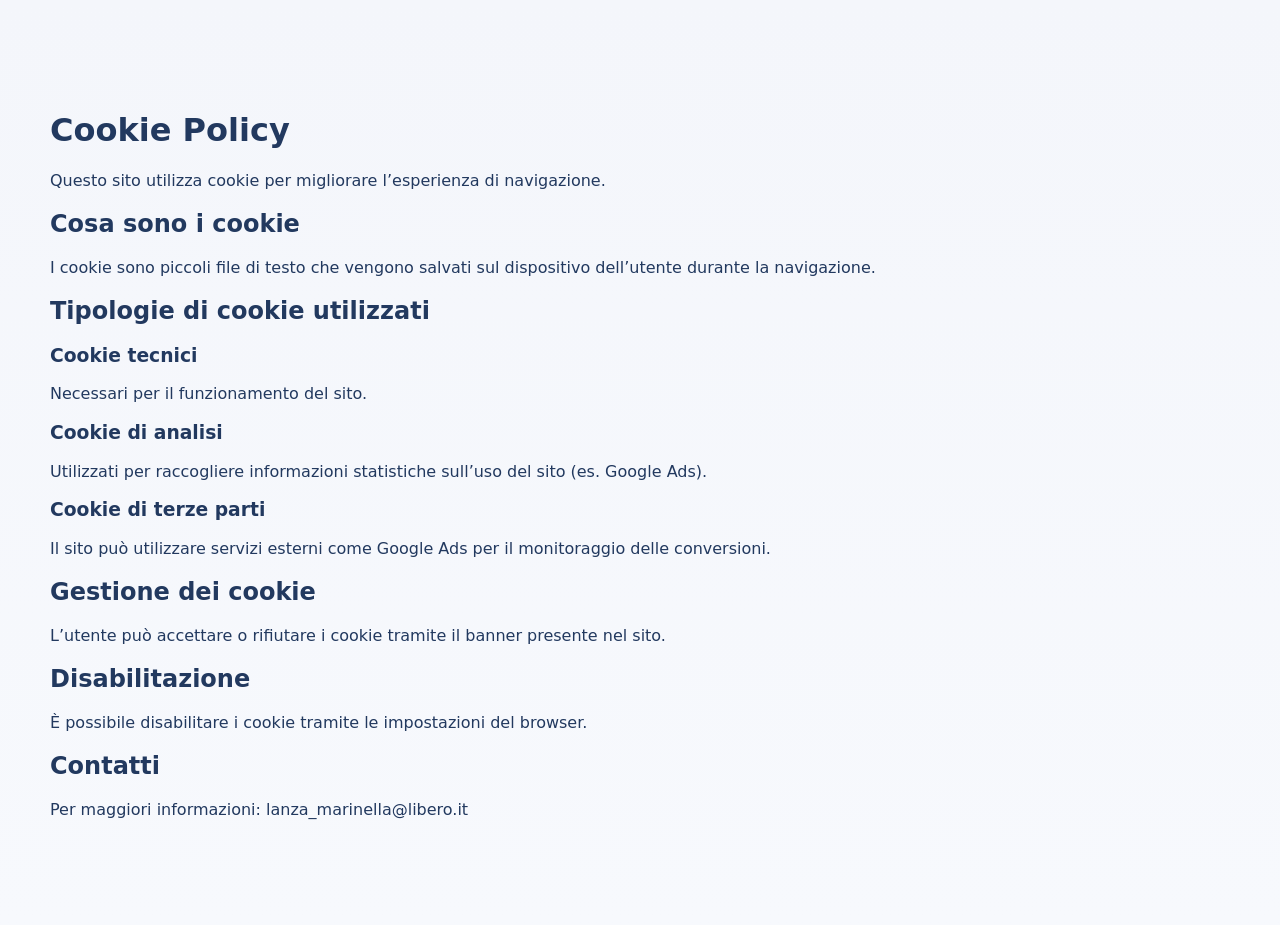
==== cookie.html @ ddf1f83b "Create cookie.html" ====
<!DOCTYPE html>
<html lang="it">
<head>
  <meta charset="UTF-8">
  <meta name="viewport" content="width=device-width, initial-scale=1.0">
  <title>Cookie Policy | Marinella Lanza</title>
  <link rel="stylesheet" href="style.css">
</head>
<body>

<main class="light-section">
  <div class="container">
    <h1>Cookie Policy</h1>

    <p>
      Questo sito utilizza cookie per migliorare l’esperienza di navigazione.
    </p>

    <h2>Cosa sono i cookie</h2>
    <p>
      I cookie sono piccoli file di testo che vengono salvati sul dispositivo dell’utente durante la navigazione.
    </p>

    <h2>Tipologie di cookie utilizzati</h2>

    <h3>Cookie tecnici</h3>
    <p>
      Necessari per il funzionamento del sito.
    </p>

    <h3>Cookie di analisi</h3>
    <p>
      Utilizzati per raccogliere informazioni statistiche sull’uso del sito (es. Google Ads).
    </p>

    <h3>Cookie di terze parti</h3>
    <p>
      Il sito può utilizzare servizi esterni come Google Ads per il monitoraggio delle conversioni.
    </p>

    <h2>Gestione dei cookie</h2>
    <p>
      L’utente può accettare o rifiutare i cookie tramite il banner presente nel sito.
    </p>

    <h2>Disabilitazione</h2>
    <p>
      È possibile disabilitare i cookie tramite le impostazioni del browser.
    </p>

    <h2>Contatti</h2>
    <p>
      Per maggiori informazioni: lanza_marinella@libero.it
    </p>

  </div>
</main>

</body>
</html>
---- style.css ----
/* Basato sulla versione v3 con funnel clienti senza form */
:root {
  --hero-dark: #0a1730;
  --hero-mid: #1a3d73;
  --hero-light: #4b78bb;
  --white: #ffffff;
  --surface: #f4f6fb;
  --surface-2: #eef2f8;
  --text-dark: #22395f;
  --text-body: #53627d;
  --line: #d8dfea;
  --green-1: #45be3f;
  --green-2: #2f8f2c;
  --blue-1: #4a82e8;
  --blue-2: #2f63c9;
  --shadow: 0 18px 38px rgba(20, 44, 80, 0.14);
  --radius-xl: 28px;
  --radius-lg: 22px;
  --radius-md: 16px;
  --max: 1180px;
}

* { box-sizing: border-box; }
html { scroll-behavior: smooth; }

body {
  margin: 0;
  font-family: "Inter", system-ui, sans-serif;
  color: var(--text-dark);
  background: linear-gradient(180deg, #0b1d3b 0%, #143766 28%, var(--surface-2) 28%, var(--surface-2) 100%);
}

a { color: inherit; text-decoration: none; }

.container {
  width: min(100% - 40px, var(--max));
  margin: 0 auto;
}

.seo-helper {
  position: absolute;
  width: 1px;
  height: 1px;
  overflow: hidden;
  clip-path: inset(50%);
  white-space: nowrap;
}

.site-header {
  position: sticky;
  top: 0;
  z-index: 30;
  background: rgba(10, 23, 48, 0.78);
  backdrop-filter: blur(12px);
  border-bottom: 1px solid rgba(255,255,255,0.08);
}

.header-inner {
  min-height: 84px;
  display: flex;
  align-items: center;
  justify-content: space-between;
  gap: 24px;
}

.logo {
  color: var(--white);
  font-size: 2rem;
  font-weight: 900;
  letter-spacing: -0.05em;
}

.logo span { color: #bdd4ff; }

.main-nav {
  display: flex;
  align-items: center;
  gap: 34px;
}

.main-nav a {
  color: rgba(255,255,255,0.9);
  font-weight: 600;
}

.header-cta {
  padding: 14px 22px;
  border-radius: 999px;
  background: linear-gradient(180deg, var(--green-1), var(--green-2));
  color: var(--white);
  font-weight: 800;
  box-shadow: 0 12px 24px rgba(69,190,63,0.22);
}

.hero {
  position: relative;
  overflow: hidden;
  color: var(--white);
  background:
    radial-gradient(circle at 78% 12%, rgba(177, 212, 255, 0.55), transparent 26%),
    linear-gradient(135deg, #081528 0%, #1a3d73 52%, #3a67a8 100%);
  padding: 48px 0 124px;
}

.hero::before {
  content: "";
  position: absolute;
  inset: 0;
  background:
    linear-gradient(145deg, transparent 48%, rgba(255,255,255,0.08) 48%, rgba(255,255,255,0.08) 58%, transparent 58%);
  pointer-events: none;
}

.hero-inner {
  position: relative;
  z-index: 1;
  display: grid;
  grid-template-columns: 1fr .95fr;
  gap: 28px;
  align-items: center;
}

.eyebrow {
  display: inline-flex;
  align-items: center;
  gap: 10px;
  padding: 10px 16px;
  border-radius: 999px;
  background: rgba(255,255,255,0.12);
  font-size: .95rem;
  font-weight: 600;
  margin-bottom: 18px;
}

.eyebrow-dot {
  width: 10px;
  height: 10px;
  border-radius: 50%;
  background: #54dd58;
}

.hero h1 {
  margin: 0 0 18px;
  max-width: 760px;
  font-size: clamp(2.7rem, 5vw, 4.6rem);
  line-height: 1.02;
  letter-spacing: -.06em;
}

.hero-text {
  margin: 0 0 14px;
  max-width: 700px;
  font-size: 1.18rem;
  line-height: 1.7;
  color: rgba(255,255,255,0.94);
}

.hero-actions { margin-top: 28px; }

.hero-links {
  display: flex;
  flex-wrap: wrap;
  gap: 10px;
  margin-top: 18px;
}

.hero-links a {
  padding: 10px 14px;
  border-radius: 999px;
  background: rgba(255,255,255,0.08);
  border: 1px solid rgba(255,255,255,0.16);
  color: rgba(255,255,255,0.95);
  font-weight: 600;
}

.btn {
  display: inline-flex;
  align-items: center;
  justify-content: center;
  gap: 10px;
  border: 0;
  font-family: inherit;
  cursor: pointer;
}

.btn-whatsapp {
  padding: 18px 28px;
  border-radius: 14px;
  background: linear-gradient(180deg, var(--green-1), var(--green-2));
  color: var(--white);
  font-size: 1.08rem;
  font-weight: 800;
  box-shadow: 0 18px 26px rgba(69,190,63,0.24);
}

.btn-primary {
  padding: 16px 24px;
  border-radius: 14px;
  background: linear-gradient(180deg, var(--blue-1), var(--blue-2));
  color: var(--white);
  font-weight: 800;
  box-shadow: 0 16px 24px rgba(47,99,201,0.18);
}

.btn-secondary {
  padding: 16px 24px;
  border-radius: 14px;
  background: #e8eef8;
  color: var(--text-dark);
  border: 1px solid var(--line);
  font-weight: 700;
}

.large {
  min-width: 340px;
  font-size: 1.16rem;
}

.hero-device {
  position: relative;
  min-height: 480px;
}

.laptop {
  position: absolute;
  right: 28px;
  top: 8px;
  width: 560px;
  max-width: 100%;
}

.laptop-screen {
  display: grid;
  grid-template-columns: 86px 1fr;
  border: 8px solid #0e1016;
  border-radius: 22px;
  overflow: hidden;
  background: #f9fbff;
  box-shadow: 0 28px 36px rgba(6, 10, 18, 0.34);
}

.screen-sidebar {
  background: linear-gradient(180deg, #10264a, #18386c);
  padding: 16px 14px;
}

.screen-sidebar span {
  display: block;
  height: 12px;
  margin-bottom: 16px;
  border-radius: 999px;
  background: rgba(255,255,255,0.22);
}

.screen-main { padding: 18px; }

.screen-head {
  display: flex;
  gap: 12px;
  margin-bottom: 18px;
}

.head-line {
  height: 16px;
  border-radius: 999px;
  background: #e3e9f5;
}

.head-line.long { width: 150px; }
.head-line.short { width: 96px; }

.screen-panels {
  display: grid;
  grid-template-columns: 1.35fr .85fr;
  gap: 18px;
  margin-bottom: 18px;
}

.graph-card,
.pie-card,
.mini-stats div {
  background: linear-gradient(180deg, #ffffff, #f3f6fb);
  border: 1px solid #dfe5f1;
  border-radius: 16px;
}

.graph-card {
  height: 154px;
  padding: 14px;
  position: relative;
}

.graph {
  position: absolute;
  left: 14px;
  right: 14px;
  bottom: 16px;
  height: 74px;
  background: linear-gradient(180deg, rgba(86,168,255,0.14), rgba(86,168,255,0.26));
  clip-path: polygon(0% 88%, 12% 80%, 24% 72%, 38% 45%, 52% 62%, 66% 35%, 80% 54%, 100% 22%, 100% 100%, 0% 100%);
}

.pie-card {
  display: grid;
  place-items: center;
  height: 154px;
}

.pie {
  width: 122px;
  height: 122px;
  border-radius: 50%;
  background: conic-gradient(#9fd44e 0 110deg, #f0cb5f 110deg 246deg, #5faeff 246deg 360deg);
  position: relative;
}

.pie::after {
  content: "";
  position: absolute;
  inset: 22px;
  border-radius: 50%;
  background: #fff;
}

.mini-stats {
  display: grid;
  grid-template-columns: repeat(3, 1fr);
  gap: 14px;
}

.mini-stats div { height: 78px; }

.laptop-base {
  width: 114%;
  height: 24px;
  margin-left: -7%;
  margin-top: -4px;
  border-radius: 0 0 28px 28px;
  background: linear-gradient(180deg, #c7cfda, #8f99aa);
  box-shadow: 0 18px 20px rgba(10,16,28,0.22);
}

.phone {
  position: absolute;
  right: -4px;
  bottom: 12px;
  width: 138px;
  height: 270px;
  border-radius: 30px;
  background: #090b12;
  padding: 12px;
  box-shadow: 0 18px 24px rgba(0,0,0,0.34);
}

.phone-screen {
  height: 100%;
  border-radius: 22px;
  background: linear-gradient(180deg, #ffffff, #f3f7fb);
  padding: 16px 12px;
}

.avatar {
  width: 62px;
  height: 62px;
  margin: 0 auto 14px;
  border-radius: 50%;
  background: linear-gradient(180deg, #e7edf7, #ccd5e4);
}

.phone-line {
  height: 12px;
  border-radius: 999px;
  background: #dce4f1;
  margin-bottom: 10px;
}

.phone-line.short { width: 70%; }
.phone-button {
  margin-top: 28px;
  height: 34px;
  border-radius: 10px;
  background: linear-gradient(180deg, var(--green-1), var(--green-2));
}

.hero-curve {
  position: absolute;
  left: -4%;
  right: -4%;
  bottom: -76px;
  height: 176px;
  background: var(--surface);
  border-radius: 50% 50% 0 0 / 100% 100% 0 0;
}

.trust-strip {
  position: relative;
  z-index: 2;
  margin-top: -12px;
  padding: 0 0 20px;
}

.trust-inner {
  display: flex;
  justify-content: center;
  flex-wrap: wrap;
  gap: 18px;
  background: rgba(255,255,255,0.9);
  border: 1px solid var(--line);
  box-shadow: var(--shadow);
  border-radius: 18px;
  padding: 18px 22px;
  color: var(--text-dark);
  font-weight: 700;
}

.pricing {
  position: relative;
  z-index: 2;
  padding-top: 12px;
}

.pricing-grid {
  display: grid;
  grid-template-columns: repeat(2, 1fr);
  gap: 22px;
}

.pricing-card {
  position: relative;
  background: rgba(255,255,255,0.92);
  border: 1px solid var(--line);
  border-radius: var(--radius-lg);
  padding: 34px 30px;
  box-shadow: var(--shadow);
  overflow: hidden;
}

.pricing-card h2 {
  margin: 0 0 14px;
  font-size: 1.9rem;
}

.badge {
  display: inline-block;
  padding: 10px 16px;
  border-radius: 10px;
  color: var(--white);
  font-weight: 800;
  font-size: 1.05rem;
  margin-bottom: 22px;
}

.badge.green { background: linear-gradient(180deg, #48b845, #338f30); }
.badge.blue { background: linear-gradient(180deg, #4879dc, #2f63c9); }

.pricing-card ul {
  margin: 0;
  padding: 0;
  list-style: none;
  max-width: 70%;
}

.pricing-card li {
  position: relative;
  padding-left: 28px;
  margin-bottom: 16px;
  font-size: 1.12rem;
  color: var(--text-body);
  font-weight: 500;
}

.pricing-card li::before {
  content: "✓";
  position: absolute;
  left: 0;
  top: -1px;
  color: #49af45;
  font-weight: 900;
}

.icon-circle {
  position: absolute;
  right: 28px;
  bottom: 24px;
  width: 150px;
  height: 150px;
  border-radius: 50%;
  background: radial-gradient(circle, rgba(236,240,247,0.96), rgba(224,230,240,0.94));
}

.monitor::before {
  content: "";
  position: absolute;
  left: 30px;
  top: 40px;
  width: 88px;
  height: 56px;
  border: 8px solid #264375;
  border-radius: 8px;
}

.monitor::after {
  content: "";
  position: absolute;
  left: 58px;
  top: 104px;
  width: 34px;
  height: 18px;
  border-bottom: 8px solid #264375;
  border-left: 8px solid transparent;
  border-right: 8px solid transparent;
}

.gear {
  display: grid;
  place-items: center;
  font-size: 5rem;
  color: #355fae;
}

.case-section {
  padding: 38px 0 8px;
  background: transparent;
}

.case-box {
  background: linear-gradient(180deg, rgba(255,255,255,0.94), rgba(255,255,255,0.9));
  border: 1px solid var(--line);
  border-radius: 24px;
  padding: 32px;
  box-shadow: var(--shadow);
  text-align: left;
}

.case-tag {
  display: inline-block;
  padding: 8px 14px;
  border-radius: 999px;
  background: rgba(63,125,245,0.12);
  color: #345aa3;
  font-size: .9rem;
  font-weight: 800;
  margin-bottom: 14px;
}

.case-box h2 {
  margin: 0 0 14px;
  font-size: clamp(1.9rem, 4vw, 2.8rem);
}

.case-box p {
  margin: 0 0 22px;
  max-width: 860px;
  color: var(--text-body);
  font-size: 1.08rem;
  line-height: 1.7;
}

.cta-section {
  position: relative;
  padding: 68px 0 108px;
  background: linear-gradient(180deg, var(--surface) 0%, #f8f9fc 100%);
}

.cta-box {
  text-align: center;
}

.cta-box h2 {
  margin: 0;
  font-size: clamp(2.2rem, 4vw, 3.2rem);
}

.cta-box p {
  margin: 18px auto 28px;
  max-width: 760px;
  font-size: 1.14rem;
  color: var(--text-body);
}

.cta-bottom-curve {
  position: absolute;
  left: -4%;
  right: -4%;
  bottom: -76px;
  height: 170px;
  background: linear-gradient(180deg, #193660 0%, #102647 100%);
  border-radius: 50% 50% 0 0 / 100% 100% 0 0;
}

.dark-section {
  padding: 90px 0;
  background: linear-gradient(180deg, #102647 0%, #173764 100%);
  color: var(--white);
}

.light-section {
  padding: 90px 0;
  background: linear-gradient(180deg, var(--surface) 0%, #f7f9fd 100%);
}

.section-head {
  margin-bottom: 34px;
}

.section-head.center { text-align: center; }
.dark-text h2, .dark-text p { color: var(--text-dark); }

.section-head h2 {
  margin: 0 0 12px;
  font-size: clamp(2rem, 4vw, 3rem);
}

.section-head p {
  margin: 0;
  font-size: 1.08rem;
  line-height: 1.7;
}

.grid {
  display: grid;
  gap: 22px;
}

.grid.two { grid-template-columns: repeat(2, 1fr); }
.grid.three { grid-template-columns: repeat(3, 1fr); }

.glass-card,
.fd-card,
.fd-box {
  background: rgba(255,255,255,0.08);
  border: 1px solid rgba(255,255,255,0.12);
  border-radius: 24px;
  padding: 28px;
  box-shadow: 0 18px 34px rgba(11,24,43,0.18);
}

.light-card {
  background: rgba(255,255,255,0.88);
  border: 1px solid var(--line);
  border-radius: 24px;
  padding: 28px;
  box-shadow: var(--shadow);
}

.glass-card h3,
.fd-card h3,
.light-card h3 {
  margin: 0 0 12px;
  font-size: 1.45rem;
}

.glass-card p,
.fd-card p {
  color: rgba(255,255,255,0.9);
}

.light-card p { color: var(--text-body); }

.project-tag {
  display: inline-block;
  padding: 9px 14px;
  margin-bottom: 14px;
  border-radius: 999px;
  background: rgba(63,125,245,0.12);
  color: #345aa3;
  font-size: .9rem;
  font-weight: 800;
}

.light-card a {
  display: inline-block;
  margin-top: 18px;
  color: #2f63c9;
  font-weight: 800;
}

.fd-head {
  display: flex;
  align-items: center;
  gap: 18px;
  margin-bottom: 20px;
}

.fd-badge {
  width: 72px;
  height: 72px;
  flex: 0 0 72px;
  display: grid;
  place-items: center;
  border-radius: 18px;
  background: linear-gradient(180deg, var(--blue-1), var(--blue-2));
  color: var(--white);
  font-weight: 900;
  font-size: 1.35rem;
}

.fd-kicker {
  display: inline-block;
  margin-bottom: 10px;
  color: #c4d8ff;
  text-transform: uppercase;
  letter-spacing: .08em;
  font-size: .86rem;
  font-weight: 800;
}

.fd-head h2 { margin: 0; }
.fd-text {
  margin: 0 0 26px;
  color: rgba(255,255,255,0.92);
}

.fd-action { margin-top: 24px; }

.contact-links {
  display: grid;
  gap: 12px;
  margin-top: 18px;
}

.contact-links a {
  padding: 14px 16px;
  border-radius: 14px;
  background: rgba(47,99,201,0.08);
  color: var(--text-dark);
  font-weight: 700;
}

.stack-tags {
  display: flex;
  flex-wrap: wrap;
  gap: 10px;
  margin-top: 20px;
}

.stack-tags span {
  padding: 10px 14px;
  border-radius: 999px;
  background: #edf2fb;
  color: #31528f;
  border: 1px solid #dae2f2;
  font-weight: 700;
}

.site-footer {
  background: linear-gradient(180deg, #102647 0%, #0b1b33 100%);
  color: rgba(255,255,255,0.86);
  text-align: center;
  padding: 36px 0 54px;
}

.site-footer a { color: #dbe8ff; }

.cookie-banner {
  position: fixed;
  left: 16px;
  right: 16px;
  bottom: 16px;
  z-index: 50;
}

.cookie-banner__content {
  width: min(100%, 960px);
  margin: 0 auto;
  padding: 20px;
  border-radius: 20px;
  background: rgba(10,23,48,0.96);
  color: var(--white);
  border: 1px solid rgba(255,255,255,0.12);
  box-shadow: 0 20px 28px rgba(7,13,25,0.24);
}

.cookie-banner__content p {
  margin: 0;
  color: rgba(255,255,255,0.9);
}

.cookie-banner__actions {
  display: flex;
  flex-wrap: wrap;
  gap: 12px;
  margin-top: 16px;
}

@media (max-width: 1180px) {
  .hero-inner,
  .pricing-grid,
  .grid.two,
  .grid.three {
    grid-template-columns: 1fr;
  }

  .hero-device {
    min-height: 420px;
  }

  .laptop {
    position: relative;
    right: 0;
    top: 0;
    margin: 0 auto;
  }

  .phone {
    right: 20px;
    bottom: 10px;
  }

  .pricing-card ul {
    max-width: 100%;
    padding-right: 170px;
  }
}

@media (max-width: 760px) {
  .container { width: min(100% - 24px, var(--max)); }

  .header-inner {
    flex-wrap: wrap;
    justify-content: center;
    padding: 14px 0;
  }

  .main-nav {
    flex-wrap: wrap;
    justify-content: center;
    gap: 16px;
  }

  .logo { font-size: 1.7rem; }

  .hero {
    padding-top: 30px;
  }

  .hero h1 { font-size: 2.35rem; }
  .hero-text { font-size: 1.04rem; }

  .header-cta,
  .btn-whatsapp,
  .btn-primary,
  .btn-secondary,
  .large {
    width: 100%;
  }

  .hero-links,
  .cookie-banner__actions {
    flex-direction: column;
  }

  .hero-device {
    min-height: 320px;
  }

  .laptop { width: 100%; }
  .phone {
    width: 110px;
    height: 218px;
    right: -2px;
  }

  .trust-inner {
    flex-direction: column;
    align-items: center;
    text-align: center;
  }

  .pricing-card {
    padding: 24px 22px 182px;
  }

  .pricing-card h2 { font-size: 1.65rem; }
  .pricing-card ul { padding-right: 0; }

  .icon-circle {
    right: 50%;
    bottom: 16px;
    transform: translateX(50%);
    width: 124px;
    height: 124px;
  }

  .case-box {
    padding: 24px 22px;
  }

  .cta-section { padding-top: 54px; }
  .cta-box h2 { font-size: 2rem; }

  .fd-head {
    flex-direction: column;
    align-items: flex-start;
  }

  .contact-links a { word-break: break-word; }
}
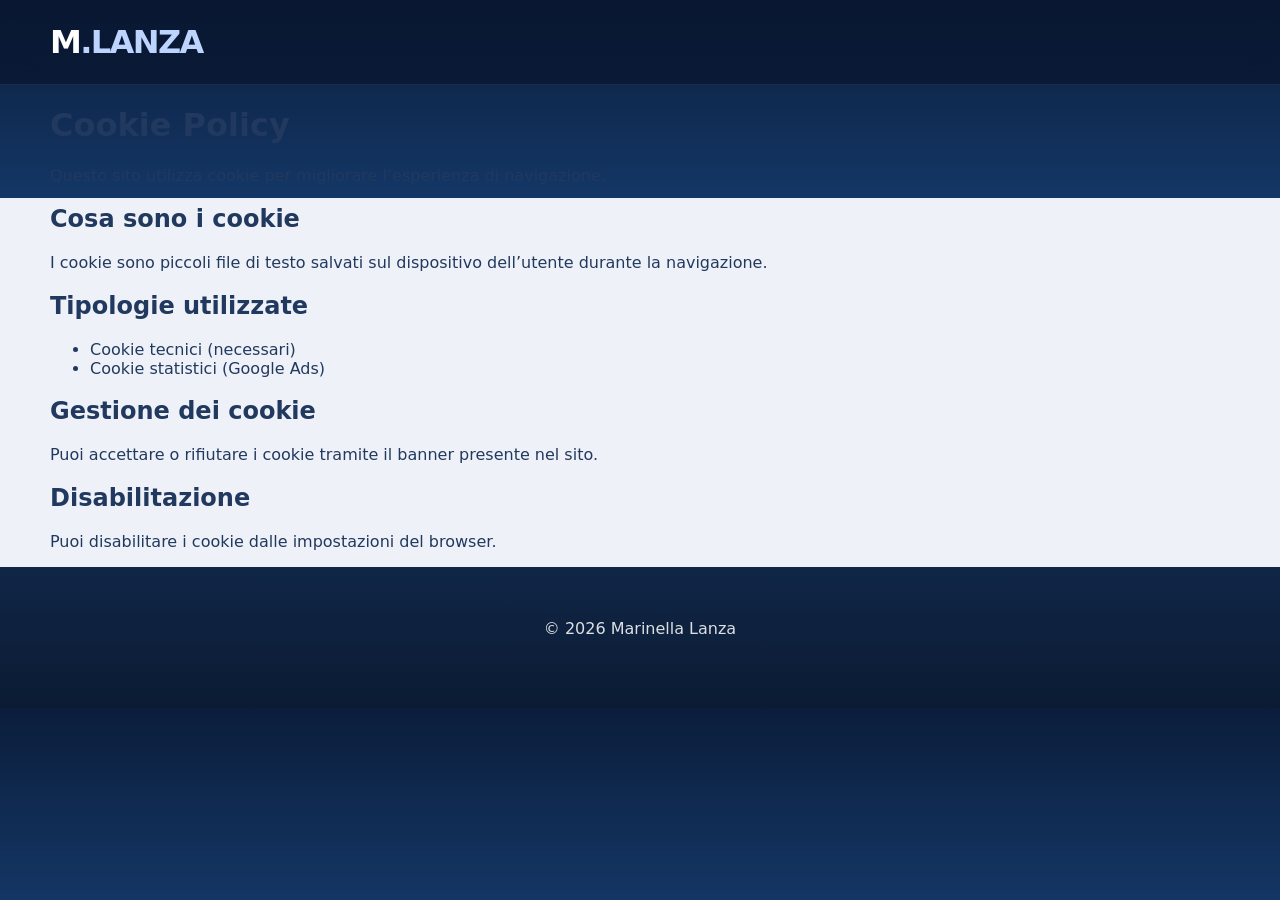
==== commit 56c2ab32: "Update cookie.html" ====
--- a/cookie.html
+++ b/cookie.html
@@ -8,53 +8,57 @@
 </head>
 <body>
 
-<main class="light-section">
-  <div class="container">
+<header class="site-header">
+  <div class="container header-inner">
+    <a href="/" class="logo">M<span>.LANZA</span></a>
+  </div>
+</header>
+
+<main class="legal-page">
+  <div class="container legal-container">
     <h1>Cookie Policy</h1>
 
-    <p>
+    <p class="legal-intro">
       Questo sito utilizza cookie per migliorare l’esperienza di navigazione.
     </p>
 
-    <h2>Cosa sono i cookie</h2>
-    <p>
-      I cookie sono piccoli file di testo che vengono salvati sul dispositivo dell’utente durante la navigazione.
-    </p>
+    <div class="legal-block">
+      <h2>Cosa sono i cookie</h2>
+      <p>
+        I cookie sono piccoli file di testo salvati sul dispositivo dell’utente durante la navigazione.
+      </p>
+    </div>
 
-    <h2>Tipologie di cookie utilizzati</h2>
+    <div class="legal-block">
+      <h2>Tipologie utilizzate</h2>
+      <ul>
+        <li>Cookie tecnici (necessari)</li>
+        <li>Cookie statistici (Google Ads)</li>
+      </ul>
+    </div>
 
-    <h3>Cookie tecnici</h3>
-    <p>
-      Necessari per il funzionamento del sito.
-    </p>
+    <div class="legal-block">
+      <h2>Gestione dei cookie</h2>
+      <p>
+        Puoi accettare o rifiutare i cookie tramite il banner presente nel sito.
+      </p>
+    </div>
 
-    <h3>Cookie di analisi</h3>
-    <p>
-      Utilizzati per raccogliere informazioni statistiche sull’uso del sito (es. Google Ads).
-    </p>
-
-    <h3>Cookie di terze parti</h3>
-    <p>
-      Il sito può utilizzare servizi esterni come Google Ads per il monitoraggio delle conversioni.
-    </p>
-
-    <h2>Gestione dei cookie</h2>
-    <p>
-      L’utente può accettare o rifiutare i cookie tramite il banner presente nel sito.
-    </p>
-
-    <h2>Disabilitazione</h2>
-    <p>
-      È possibile disabilitare i cookie tramite le impostazioni del browser.
-    </p>
-
-    <h2>Contatti</h2>
-    <p>
-      Per maggiori informazioni: lanza_marinella@libero.it
-    </p>
+    <div class="legal-block">
+      <h2>Disabilitazione</h2>
+      <p>
+        Puoi disabilitare i cookie dalle impostazioni del browser.
+      </p>
+    </div>
 
   </div>
 </main>
 
+<footer class="site-footer">
+  <div class="container">
+    <p>© 2026 Marinella Lanza</p>
+  </div>
+</footer>
+
 </body>
 </html>
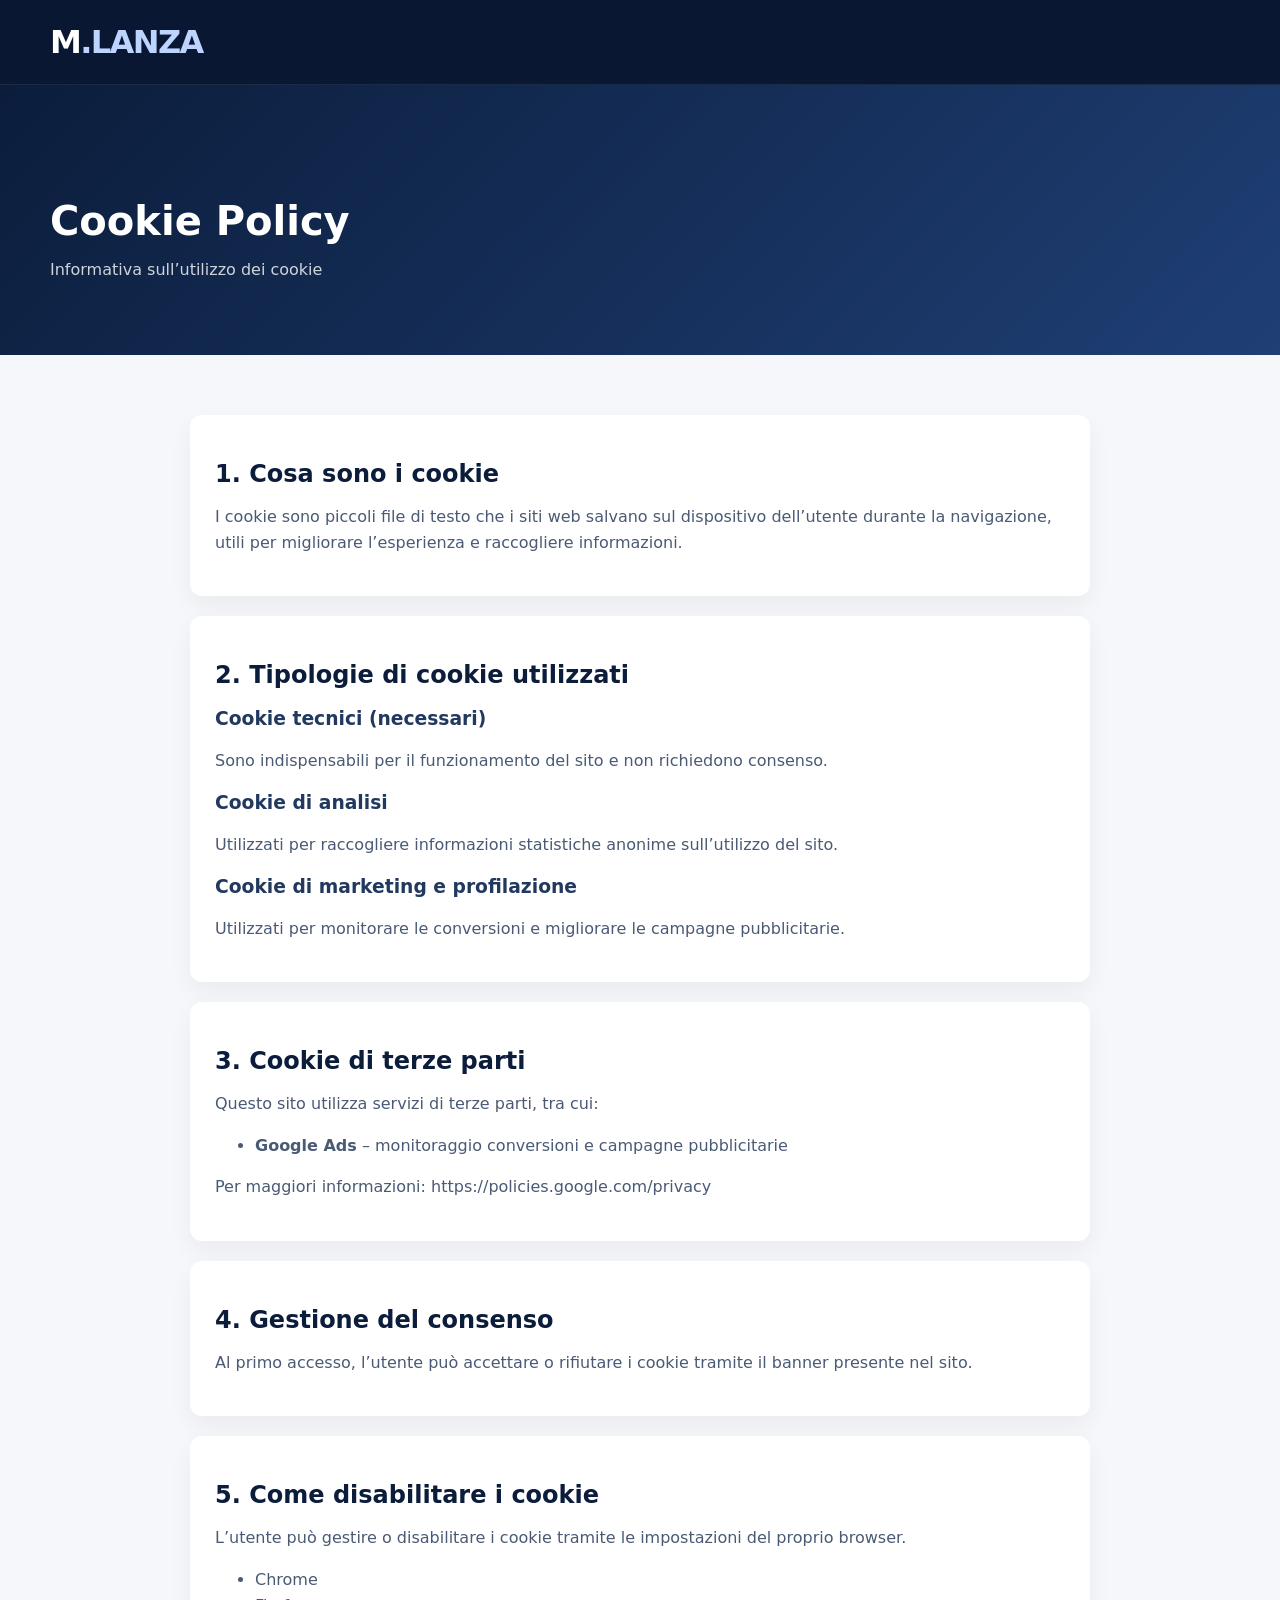
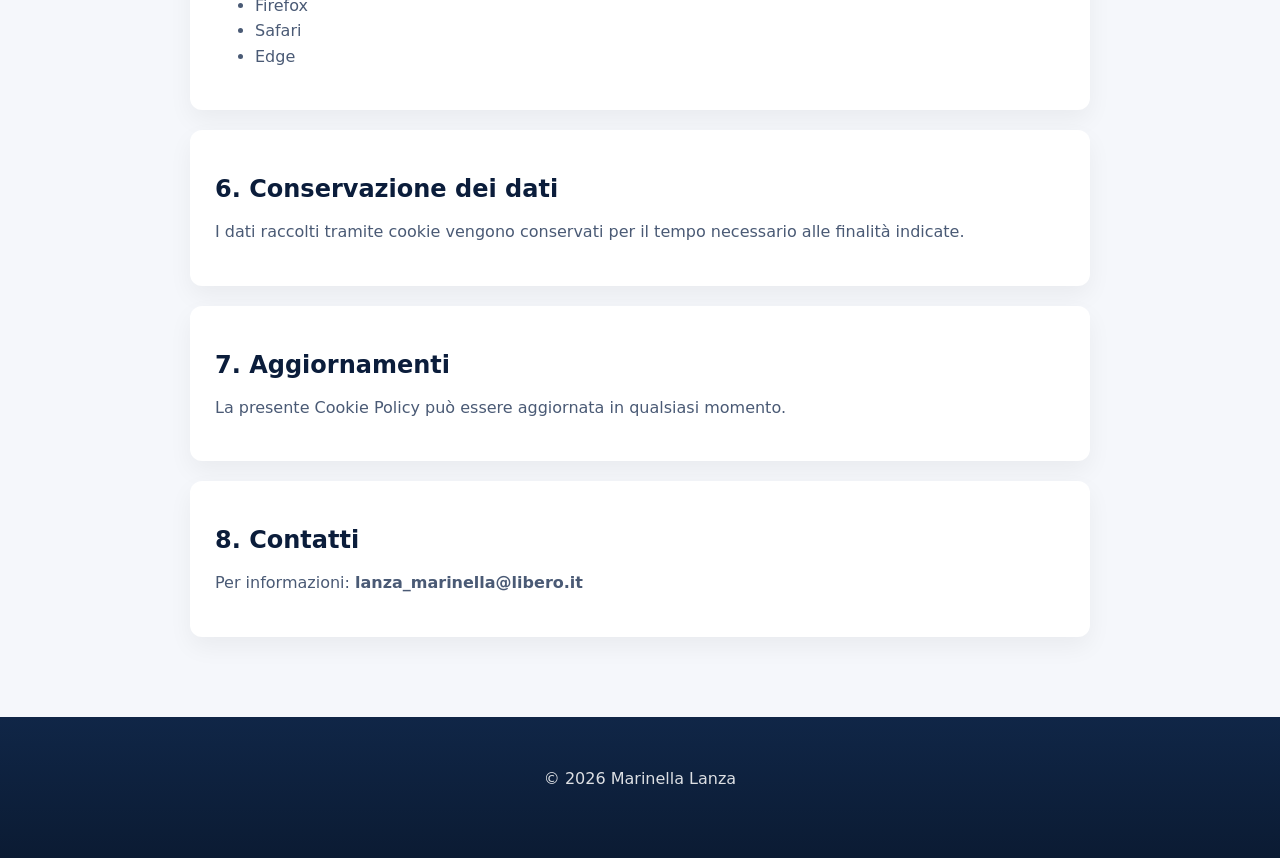
==== commit 1c87c32d: "Update cookie.html" ====
--- a/cookie.html
+++ b/cookie.html
@@ -14,42 +14,100 @@
   </div>
 </header>
 
+<section class="legal-hero">
+  <div class="container">
+    <h1>Cookie Policy</h1>
+    <p>Informativa sull’utilizzo dei cookie</p>
+  </div>
+</section>
+
 <main class="legal-page">
   <div class="container legal-container">
-    <h1>Cookie Policy</h1>
 
-    <p class="legal-intro">
-      Questo sito utilizza cookie per migliorare l’esperienza di navigazione.
-    </p>
+    <section class="legal-block">
+      <h2>1. Cosa sono i cookie</h2>
+      <p>
+        I cookie sono piccoli file di testo che i siti web salvano sul dispositivo dell’utente
+        durante la navigazione, utili per migliorare l’esperienza e raccogliere informazioni.
+      </p>
+    </section>
 
-    <div class="legal-block">
-      <h2>Cosa sono i cookie</h2>
+    <section class="legal-block">
+      <h2>2. Tipologie di cookie utilizzati</h2>
+
+      <h3>Cookie tecnici (necessari)</h3>
       <p>
-        I cookie sono piccoli file di testo salvati sul dispositivo dell’utente durante la navigazione.
+        Sono indispensabili per il funzionamento del sito e non richiedono consenso.
       </p>
-    </div>
 
-    <div class="legal-block">
-      <h2>Tipologie utilizzate</h2>
+      <h3>Cookie di analisi</h3>
+      <p>
+        Utilizzati per raccogliere informazioni statistiche anonime sull’utilizzo del sito.
+      </p>
+
+      <h3>Cookie di marketing e profilazione</h3>
+      <p>
+        Utilizzati per monitorare le conversioni e migliorare le campagne pubblicitarie.
+      </p>
+    </section>
+
+    <section class="legal-block">
+      <h2>3. Cookie di terze parti</h2>
+      <p>
+        Questo sito utilizza servizi di terze parti, tra cui:
+      </p>
       <ul>
-        <li>Cookie tecnici (necessari)</li>
-        <li>Cookie statistici (Google Ads)</li>
+        <li><strong>Google Ads</strong> – monitoraggio conversioni e campagne pubblicitarie</li>
       </ul>
-    </div>
 
-    <div class="legal-block">
-      <h2>Gestione dei cookie</h2>
       <p>
-        Puoi accettare o rifiutare i cookie tramite il banner presente nel sito.
+        Per maggiori informazioni:
+        <a href="https://policies.google.com/privacy" target="_blank">
+          https://policies.google.com/privacy
+        </a>
       </p>
-    </div>
+    </section>
 
-    <div class="legal-block">
-      <h2>Disabilitazione</h2>
+    <section class="legal-block">
+      <h2>4. Gestione del consenso</h2>
       <p>
-        Puoi disabilitare i cookie dalle impostazioni del browser.
+        Al primo accesso, l’utente può accettare o rifiutare i cookie tramite il banner presente nel sito.
       </p>
-    </div>
+    </section>
+
+    <section class="legal-block">
+      <h2>5. Come disabilitare i cookie</h2>
+      <p>
+        L’utente può gestire o disabilitare i cookie tramite le impostazioni del proprio browser.
+      </p>
+      <ul>
+        <li>Chrome</li>
+        <li>Firefox</li>
+        <li>Safari</li>
+        <li>Edge</li>
+      </ul>
+    </section>
+
+    <section class="legal-block">
+      <h2>6. Conservazione dei dati</h2>
+      <p>
+        I dati raccolti tramite cookie vengono conservati per il tempo necessario alle finalità indicate.
+      </p>
+    </section>
+
+    <section class="legal-block">
+      <h2>7. Aggiornamenti</h2>
+      <p>
+        La presente Cookie Policy può essere aggiornata in qualsiasi momento.
+      </p>
+    </section>
+
+    <section class="legal-block">
+      <h2>8. Contatti</h2>
+      <p>
+        Per informazioni: <strong>lanza_marinella@libero.it</strong>
+      </p>
+    </section>
 
   </div>
 </main>
--- a/style.css
+++ b/style.css
@@ -896,3 +896,51 @@
 
   .contact-links a { word-break: break-word; }
 }
+/* HERO LEGAL */
+
+.legal-hero {
+  background: linear-gradient(135deg, #0b1d3b, #1f3f75);
+  color: white;
+  padding: 80px 0 60px;
+}
+
+.legal-hero h1 {
+  font-size: 2.5rem;
+  margin-bottom: 10px;
+}
+
+.legal-hero p {
+  opacity: 0.8;
+}
+
+/* PAGINA */
+
+.legal-page {
+  padding: 60px 0;
+  background: #f5f7fb;
+}
+
+.legal-container {
+  max-width: 900px;
+}
+
+/* CARD STYLE */
+
+.legal-block {
+  background: white;
+  padding: 25px;
+  border-radius: 12px;
+  margin-bottom: 20px;
+  box-shadow: 0 10px 25px rgba(0,0,0,0.05);
+}
+
+.legal-block h2 {
+  margin-bottom: 10px;
+  color: #0b1d3b;
+}
+
+.legal-block p,
+.legal-block li {
+  color: #4a5a75;
+  line-height: 1.6;
+}
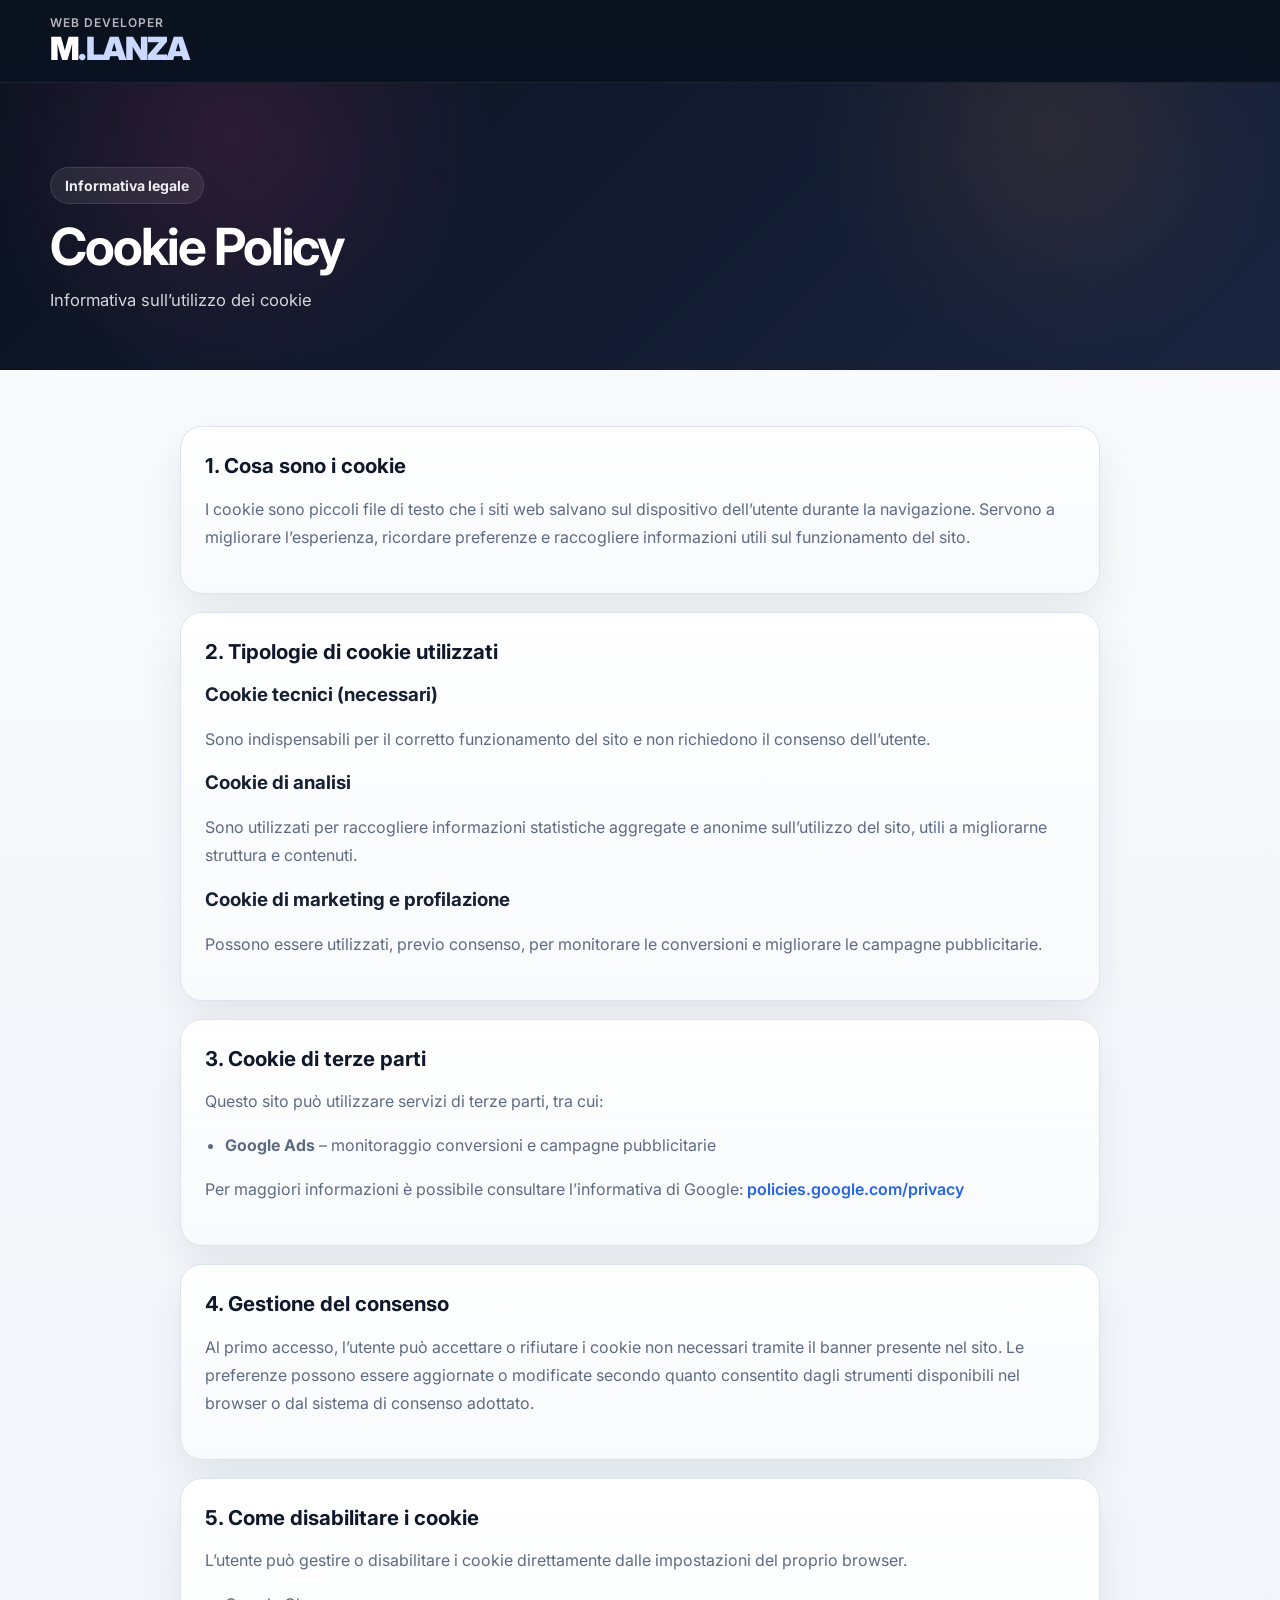
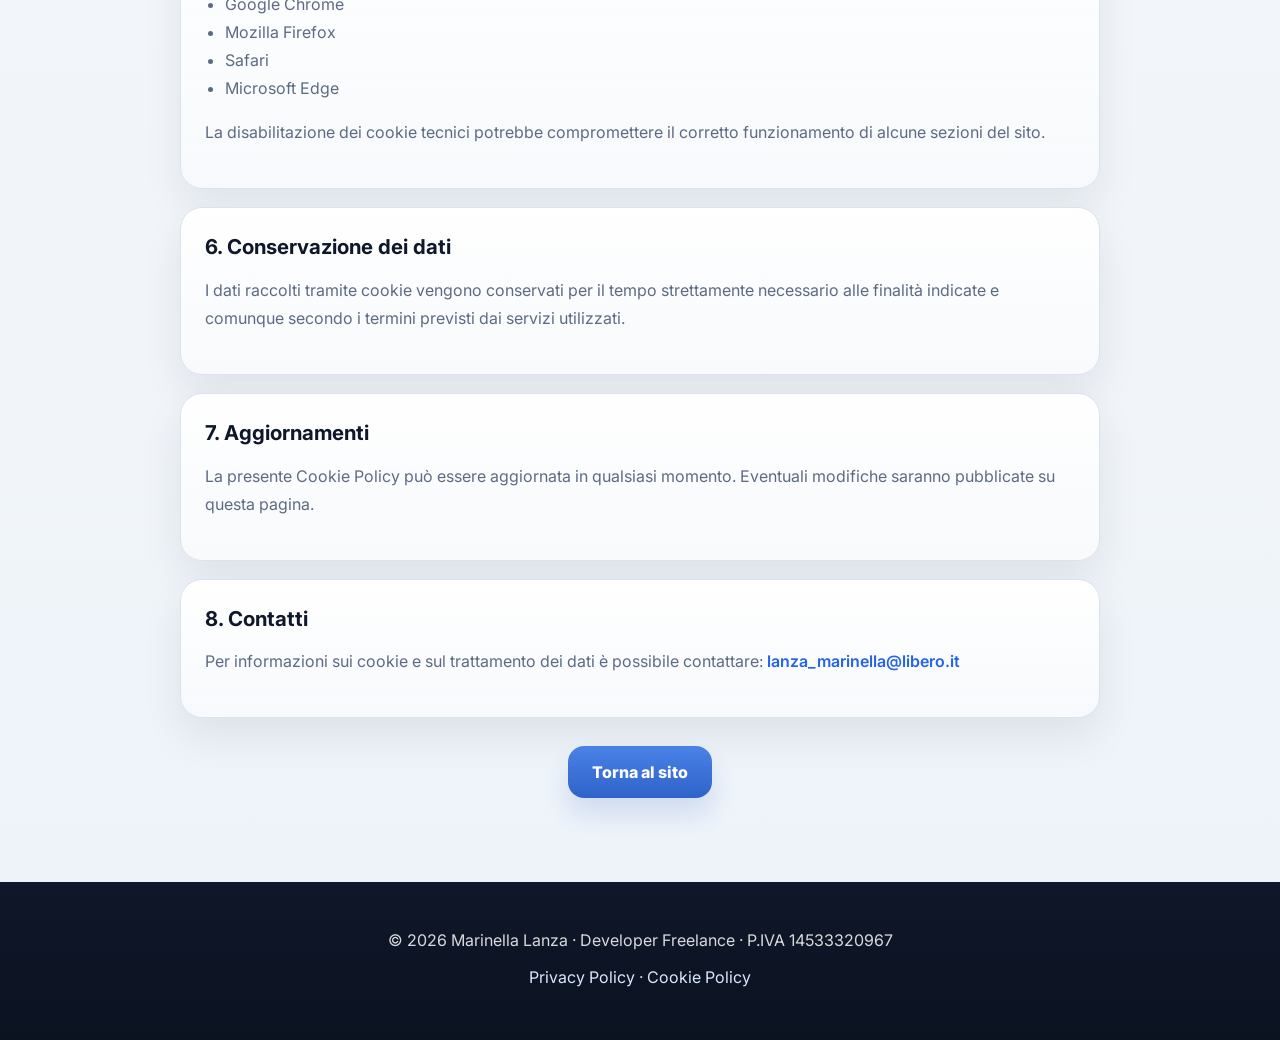
==== commit 083f8fa4: "Update cookie.html" ====
--- a/cookie.html
+++ b/cookie.html
@@ -1,122 +1,158 @@
 <!DOCTYPE html>
 <html lang="it">
 <head>
-  <meta charset="UTF-8">
-  <meta name="viewport" content="width=device-width, initial-scale=1.0">
+  <meta charset="UTF-8" />
+  <meta name="viewport" content="width=device-width, initial-scale=1.0" />
   <title>Cookie Policy | Marinella Lanza</title>
-  <link rel="stylesheet" href="style.css">
+  <meta
+    name="description"
+    content="Cookie Policy del sito di Marinella Lanza. Informazioni sull’utilizzo dei cookie tecnici, analitici e di marketing."
+  />
+  <link rel="preconnect" href="https://fonts.googleapis.com" />
+  <link rel="preconnect" href="https://fonts.gstatic.com" crossorigin />
+  <link
+    href="https://fonts.googleapis.com/css2?family=Inter:wght@300;400;500;600;700;800;900&display=swap"
+    rel="stylesheet"
+  />
+  <link rel="stylesheet" href="style.css" />
 </head>
 <body>
 
-<header class="site-header">
-  <div class="container header-inner">
-    <a href="/" class="logo">M<span>.LANZA</span></a>
-  </div>
-</header>
+  <header class="site-header">
+    <div class="container header-inner">
+      <div class="brand-lockup">
+        <span class="brand-kicker">WEB DEVELOPER</span>
+        <a href="/" class="logo">M<span>.LANZA</span></a>
+      </div>
+    </div>
+  </header>
 
-<section class="legal-hero">
-  <div class="container">
-    <h1>Cookie Policy</h1>
-    <p>Informativa sull’utilizzo dei cookie</p>
-  </div>
-</section>
+  <section class="legal-hero">
+    <div class="container legal-hero-inner">
+      <span class="legal-eyebrow">Informativa legale</span>
+      <h1>Cookie Policy</h1>
+      <p>Informativa sull’utilizzo dei cookie</p>
+    </div>
+  </section>
 
-<main class="legal-page">
-  <div class="container legal-container">
+  <main class="legal-page">
+    <div class="container legal-container">
 
-    <section class="legal-block">
-      <h2>1. Cosa sono i cookie</h2>
+      <section class="legal-block">
+        <h2>1. Cosa sono i cookie</h2>
+        <p>
+          I cookie sono piccoli file di testo che i siti web salvano sul dispositivo dell’utente
+          durante la navigazione. Servono a migliorare l’esperienza, ricordare preferenze
+          e raccogliere informazioni utili sul funzionamento del sito.
+        </p>
+      </section>
+
+      <section class="legal-block">
+        <h2>2. Tipologie di cookie utilizzati</h2>
+
+        <h3>Cookie tecnici (necessari)</h3>
+        <p>
+          Sono indispensabili per il corretto funzionamento del sito e non richiedono il consenso dell’utente.
+        </p>
+
+        <h3>Cookie di analisi</h3>
+        <p>
+          Sono utilizzati per raccogliere informazioni statistiche aggregate e anonime sull’utilizzo del sito,
+          utili a migliorarne struttura e contenuti.
+        </p>
+
+        <h3>Cookie di marketing e profilazione</h3>
+        <p>
+          Possono essere utilizzati, previo consenso, per monitorare le conversioni e migliorare
+          le campagne pubblicitarie.
+        </p>
+      </section>
+
+      <section class="legal-block">
+        <h2>3. Cookie di terze parti</h2>
+        <p>
+          Questo sito può utilizzare servizi di terze parti, tra cui:
+        </p>
+        <ul>
+          <li><strong>Google Ads</strong> – monitoraggio conversioni e campagne pubblicitarie</li>
+        </ul>
+
+        <p>
+          Per maggiori informazioni è possibile consultare l’informativa di Google:
+          <a href="https://policies.google.com/privacy" target="_blank" rel="noopener noreferrer">
+            policies.google.com/privacy
+          </a>
+        </p>
+      </section>
+
+      <section class="legal-block">
+        <h2>4. Gestione del consenso</h2>
+        <p>
+          Al primo accesso, l’utente può accettare o rifiutare i cookie non necessari tramite
+          il banner presente nel sito. Le preferenze possono essere aggiornate o modificate
+          secondo quanto consentito dagli strumenti disponibili nel browser o dal sistema di consenso adottato.
+        </p>
+      </section>
+
+      <section class="legal-block">
+        <h2>5. Come disabilitare i cookie</h2>
+        <p>
+          L’utente può gestire o disabilitare i cookie direttamente dalle impostazioni del proprio browser.
+        </p>
+        <ul>
+          <li>Google Chrome</li>
+          <li>Mozilla Firefox</li>
+          <li>Safari</li>
+          <li>Microsoft Edge</li>
+        </ul>
+        <p>
+          La disabilitazione dei cookie tecnici potrebbe compromettere il corretto funzionamento di alcune sezioni del sito.
+        </p>
+      </section>
+
+      <section class="legal-block">
+        <h2>6. Conservazione dei dati</h2>
+        <p>
+          I dati raccolti tramite cookie vengono conservati per il tempo strettamente necessario
+          alle finalità indicate e comunque secondo i termini previsti dai servizi utilizzati.
+        </p>
+      </section>
+
+      <section class="legal-block">
+        <h2>7. Aggiornamenti</h2>
+        <p>
+          La presente Cookie Policy può essere aggiornata in qualsiasi momento.
+          Eventuali modifiche saranno pubblicate su questa pagina.
+        </p>
+      </section>
+
+      <section class="legal-block">
+        <h2>8. Contatti</h2>
+        <p>
+          Per informazioni sui cookie e sul trattamento dei dati è possibile contattare:
+          <strong>
+            <a href="mailto:lanza_marinella@libero.it">lanza_marinella@libero.it</a>
+          </strong>
+        </p>
+      </section>
+
+      <div class="legal-back">
+        <a class="btn btn-primary" href="/">Torna al sito</a>
+      </div>
+
+    </div>
+  </main>
+
+  <footer class="site-footer legal-footer">
+    <div class="container">
+      <p>© 2026 Marinella Lanza · Developer Freelance · P.IVA 14533320967</p>
       <p>
-        I cookie sono piccoli file di testo che i siti web salvano sul dispositivo dell’utente
-        durante la navigazione, utili per migliorare l’esperienza e raccogliere informazioni.
+        <a href="/privacy.html">Privacy Policy</a>
+        ·
+        <a href="/cookie.html">Cookie Policy</a>
       </p>
-    </section>
-
-    <section class="legal-block">
-      <h2>2. Tipologie di cookie utilizzati</h2>
-
-      <h3>Cookie tecnici (necessari)</h3>
-      <p>
-        Sono indispensabili per il funzionamento del sito e non richiedono consenso.
-      </p>
-
-      <h3>Cookie di analisi</h3>
-      <p>
-        Utilizzati per raccogliere informazioni statistiche anonime sull’utilizzo del sito.
-      </p>
-
-      <h3>Cookie di marketing e profilazione</h3>
-      <p>
-        Utilizzati per monitorare le conversioni e migliorare le campagne pubblicitarie.
-      </p>
-    </section>
-
-    <section class="legal-block">
-      <h2>3. Cookie di terze parti</h2>
-      <p>
-        Questo sito utilizza servizi di terze parti, tra cui:
-      </p>
-      <ul>
-        <li><strong>Google Ads</strong> – monitoraggio conversioni e campagne pubblicitarie</li>
-      </ul>
-
-      <p>
-        Per maggiori informazioni:
-        <a href="https://policies.google.com/privacy" target="_blank">
-          https://policies.google.com/privacy
-        </a>
-      </p>
-    </section>
-
-    <section class="legal-block">
-      <h2>4. Gestione del consenso</h2>
-      <p>
-        Al primo accesso, l’utente può accettare o rifiutare i cookie tramite il banner presente nel sito.
-      </p>
-    </section>
-
-    <section class="legal-block">
-      <h2>5. Come disabilitare i cookie</h2>
-      <p>
-        L’utente può gestire o disabilitare i cookie tramite le impostazioni del proprio browser.
-      </p>
-      <ul>
-        <li>Chrome</li>
-        <li>Firefox</li>
-        <li>Safari</li>
-        <li>Edge</li>
-      </ul>
-    </section>
-
-    <section class="legal-block">
-      <h2>6. Conservazione dei dati</h2>
-      <p>
-        I dati raccolti tramite cookie vengono conservati per il tempo necessario alle finalità indicate.
-      </p>
-    </section>
-
-    <section class="legal-block">
-      <h2>7. Aggiornamenti</h2>
-      <p>
-        La presente Cookie Policy può essere aggiornata in qualsiasi momento.
-      </p>
-    </section>
-
-    <section class="legal-block">
-      <h2>8. Contatti</h2>
-      <p>
-        Per informazioni: <strong>lanza_marinella@libero.it</strong>
-      </p>
-    </section>
-
-  </div>
-</main>
-
-<footer class="site-footer">
-  <div class="container">
-    <p>© 2026 Marinella Lanza</p>
-  </div>
-</footer>
+    </div>
+  </footer>
 
 </body>
 </html>
--- a/style.css
+++ b/style.css
@@ -1,122 +1,249 @@
-/* Basato sulla versione v3 con funnel clienti senza form */
 :root {
-  --hero-dark: #0a1730;
-  --hero-mid: #1a3d73;
-  --hero-light: #4b78bb;
+  --bg-dark: #0b1220;
+  --bg-dark-2: #111a2e;
+  --bg-mid: #1a2540;
+  --bg-soft: #f4f7fb;
+  --bg-soft-2: #eef3f9;
   --white: #ffffff;
-  --surface: #f4f6fb;
-  --surface-2: #eef2f8;
-  --text-dark: #22395f;
-  --text-body: #53627d;
-  --line: #d8dfea;
-  --green-1: #45be3f;
-  --green-2: #2f8f2c;
+  --text-dark: #162033;
+  --text-body: #5d6b82;
+  --line: #dbe3ef;
+  --accent: #ec4899;
+  --accent-2: #fb923c;
+  --green-1: #2fd566;
+  --green-2: #22b455;
   --blue-1: #4a82e8;
   --blue-2: #2f63c9;
-  --shadow: 0 18px 38px rgba(20, 44, 80, 0.14);
-  --radius-xl: 28px;
-  --radius-lg: 22px;
-  --radius-md: 16px;
+  --shadow: 0 18px 40px rgba(16, 24, 40, 0.12);
+  --shadow-strong: 0 28px 60px rgba(8, 15, 30, 0.28);
   --max: 1180px;
 }
 
-* { box-sizing: border-box; }
-html { scroll-behavior: smooth; }
+* {
+  box-sizing: border-box;
+}
+
+html {
+  scroll-behavior: smooth;
+}
 
 body {
   margin: 0;
   font-family: "Inter", system-ui, sans-serif;
   color: var(--text-dark);
-  background: linear-gradient(180deg, #0b1d3b 0%, #143766 28%, var(--surface-2) 28%, var(--surface-2) 100%);
-}
-
-a { color: inherit; text-decoration: none; }
+  background: linear-gradient(180deg, #0b1220 0%, #131d34 24%, var(--bg-soft-2) 24%, var(--bg-soft-2) 100%);
+  overflow-x: hidden;
+}
+
+a {
+  color: inherit;
+  text-decoration: none;
+}
 
 .container {
   width: min(100% - 40px, var(--max));
   margin: 0 auto;
 }
 
-.seo-helper {
-  position: absolute;
-  width: 1px;
-  height: 1px;
-  overflow: hidden;
-  clip-path: inset(50%);
-  white-space: nowrap;
-}
-
+.seo-hidden {
+  position: absolute !important;
+  left: -9999px !important;
+  width: 1px !important;
+  height: 1px !important;
+  overflow: hidden !important;
+}
+
+/* header */
 .site-header {
   position: sticky;
   top: 0;
-  z-index: 30;
-  background: rgba(10, 23, 48, 0.78);
-  backdrop-filter: blur(12px);
+  z-index: 100;
+  background: rgba(11, 18, 32, 0.76);
+  backdrop-filter: blur(14px);
   border-bottom: 1px solid rgba(255,255,255,0.08);
 }
 
 .header-inner {
-  min-height: 84px;
+  min-height: 82px;
   display: flex;
   align-items: center;
   justify-content: space-between;
   gap: 24px;
+  position: relative;
+}
+
+.brand-lockup {
+  display: flex;
+  flex-direction: column;
+  line-height: 1;
+  min-width: 0;
+}
+
+.brand-kicker {
+  font-size: .75rem;
+  color: rgba(255,255,255,.7);
+  font-weight: 600;
+  letter-spacing: .08em;
+  margin-bottom: 4px;
 }
 
 .logo {
-  color: var(--white);
+  color: #fff;
   font-size: 2rem;
   font-weight: 900;
   letter-spacing: -0.05em;
 }
 
-.logo span { color: #bdd4ff; }
+.logo span {
+  color: #cbd8ff;
+}
 
 .main-nav {
   display: flex;
   align-items: center;
-  gap: 34px;
+  justify-content: flex-end;
+  gap: 28px;
+  margin-left: auto;
 }
 
 .main-nav a {
-  color: rgba(255,255,255,0.9);
+  color: rgba(255,255,255,0.88);
   font-weight: 600;
 }
 
-.header-cta {
-  padding: 14px 22px;
-  border-radius: 999px;
+.menu-toggle {
+  display: none;
+  width: 46px;
+  height: 46px;
+  border-radius: 14px;
+  border: 1px solid rgba(255,255,255,0.12);
+  background: rgba(255,255,255,0.06);
+  color: #fff;
+  align-items: center;
+  justify-content: center;
+  font-size: 1.1rem;
+  margin-left: auto;
+  flex: 0 0 auto;
+}
+
+/* buttons */
+.btn {
+  display: inline-flex;
+  align-items: center;
+  justify-content: center;
+  gap: 10px;
+  border: 0;
+  cursor: pointer;
+  text-align: center;
+  transition: transform .2s ease, box-shadow .2s ease, background .2s ease;
+  white-space: normal;
+  text-wrap: balance;
+}
+
+.btn:hover {
+  transform: translateY(-1px);
+}
+
+.icon {
+  display: inline-flex;
+  align-items: center;
+  justify-content: center;
+  flex: 0 0 auto;
+}
+
+.icon svg {
+  display: block;
+  width: 18px;
+  height: 18px;
+}
+
+.btn-whatsapp {
+  padding: 18px 28px;
+  border-radius: 16px;
+  color: #fff;
+  font-size: 1.04rem;
+  font-weight: 800;
   background: linear-gradient(180deg, var(--green-1), var(--green-2));
-  color: var(--white);
+  box-shadow: 0 18px 28px rgba(34,180,85,0.24);
+}
+
+.btn-primary {
+  padding: 16px 24px;
+  border-radius: 16px;
+  color: #fff;
   font-weight: 800;
-  box-shadow: 0 12px 24px rgba(69,190,63,0.22);
-}
-
+  background: linear-gradient(180deg, var(--blue-1), var(--blue-2));
+  box-shadow: 0 16px 24px rgba(47,99,201,0.16);
+}
+
+.btn-secondary {
+  padding: 16px 24px;
+  border-radius: 16px;
+  color: #fff;
+  font-weight: 700;
+  background: rgba(255,255,255,0.06);
+  border: 1px solid rgba(255,255,255,0.16);
+  backdrop-filter: blur(6px);
+}
+
+.btn-dark-outline {
+  background: rgba(255,255,255,0.08);
+  border: 1px solid rgba(255,255,255,0.18);
+  color: #fff;
+}
+
+/* hero */
 .hero {
   position: relative;
   overflow: hidden;
-  color: var(--white);
+  color: #fff;
   background:
-    radial-gradient(circle at 78% 12%, rgba(177, 212, 255, 0.55), transparent 26%),
-    linear-gradient(135deg, #081528 0%, #1a3d73 52%, #3a67a8 100%);
-  padding: 48px 0 124px;
+    radial-gradient(circle at 18% 18%, rgba(236,72,153,0.16), transparent 24%),
+    radial-gradient(circle at 82% 16%, rgba(251,146,60,0.12), transparent 22%),
+    linear-gradient(135deg, #0b1220 0%, #111a2e 48%, #1a2540 100%);
+  padding: 42px 0 118px;
 }
 
 .hero::before {
   content: "";
   position: absolute;
   inset: 0;
-  background:
-    linear-gradient(145deg, transparent 48%, rgba(255,255,255,0.08) 48%, rgba(255,255,255,0.08) 58%, transparent 58%);
+  background: linear-gradient(120deg, transparent 0%, rgba(255,255,255,0.03) 45%, transparent 70%);
   pointer-events: none;
+}
+
+.hero-glow {
+  position: absolute;
+  border-radius: 50%;
+  filter: blur(70px);
+  pointer-events: none;
+}
+
+.hero-glow-left {
+  width: 280px;
+  height: 280px;
+  left: -80px;
+  top: 40px;
+  background: rgba(236,72,153,0.18);
+}
+
+.hero-glow-right {
+  width: 320px;
+  height: 320px;
+  right: -100px;
+  top: 20px;
+  background: rgba(251,146,60,0.14);
 }
 
 .hero-inner {
   position: relative;
   z-index: 1;
+}
+
+.hero-layout {
   display: grid;
-  grid-template-columns: 1fr .95fr;
-  gap: 28px;
+  grid-template-columns: 1fr 0.95fr;
+  gap: 36px;
   align-items: center;
 }
 
@@ -126,259 +253,271 @@
   gap: 10px;
   padding: 10px 16px;
   border-radius: 999px;
-  background: rgba(255,255,255,0.12);
-  font-size: .95rem;
-  font-weight: 600;
+  background: rgba(255,255,255,0.08);
+  border: 1px solid rgba(255,255,255,0.1);
+  font-size: .92rem;
+  font-weight: 700;
   margin-bottom: 18px;
+  color: rgba(255,255,255,.92);
+}
+
+.eyebrow-dark {
+  background: rgba(236,72,153,.08);
+  border-color: rgba(236,72,153,.12);
+  color: #b83280;
 }
 
 .eyebrow-dot {
   width: 10px;
   height: 10px;
   border-radius: 50%;
-  background: #54dd58;
-}
-
-.hero h1 {
+  background: #4ade80;
+}
+
+.eyebrow-dot-pink {
+  background: #ec4899;
+}
+
+.hero-title {
   margin: 0 0 18px;
   max-width: 760px;
-  font-size: clamp(2.7rem, 5vw, 4.6rem);
+  font-size: clamp(2.7rem, 4.7vw, 4.8rem);
   line-height: 1.02;
-  letter-spacing: -.06em;
+  letter-spacing: -0.06em;
+}
+
+.hero-accent {
+  display: inline-block;
+  background: linear-gradient(90deg, var(--accent), var(--accent-2));
+  -webkit-background-clip: text;
+  background-clip: text;
+  color: transparent;
 }
 
 .hero-text {
   margin: 0 0 14px;
   max-width: 700px;
-  font-size: 1.18rem;
-  line-height: 1.7;
-  color: rgba(255,255,255,0.94);
-}
-
-.hero-actions { margin-top: 28px; }
-
-.hero-links {
+  font-size: 1.08rem;
+  line-height: 1.72;
+  color: rgba(255,255,255,.88);
+}
+
+.hero-text-lead {
+  font-size: 1.12rem;
+  color: rgba(255,255,255,.94);
+}
+
+.hero-actions {
   display: flex;
   flex-wrap: wrap;
-  gap: 10px;
+  gap: 14px;
+  margin-top: 28px;
+}
+
+.hero-trust {
+  display: flex;
+  flex-wrap: wrap;
+  gap: 12px;
   margin-top: 18px;
 }
 
-.hero-links a {
+.hero-trust span {
   padding: 10px 14px;
   border-radius: 999px;
-  background: rgba(255,255,255,0.08);
-  border: 1px solid rgba(255,255,255,0.16);
-  color: rgba(255,255,255,0.95);
+  background: rgba(255,255,255,.06);
+  border: 1px solid rgba(255,255,255,.08);
+  color: rgba(255,255,255,.9);
   font-weight: 600;
-}
-
-.btn {
-  display: inline-flex;
-  align-items: center;
-  justify-content: center;
-  gap: 10px;
-  border: 0;
-  font-family: inherit;
-  cursor: pointer;
-}
-
-.btn-whatsapp {
-  padding: 18px 28px;
-  border-radius: 14px;
-  background: linear-gradient(180deg, var(--green-1), var(--green-2));
-  color: var(--white);
-  font-size: 1.08rem;
-  font-weight: 800;
-  box-shadow: 0 18px 26px rgba(69,190,63,0.24);
-}
-
-.btn-primary {
-  padding: 16px 24px;
-  border-radius: 14px;
-  background: linear-gradient(180deg, var(--blue-1), var(--blue-2));
-  color: var(--white);
-  font-weight: 800;
-  box-shadow: 0 16px 24px rgba(47,99,201,0.18);
-}
-
-.btn-secondary {
-  padding: 16px 24px;
-  border-radius: 14px;
-  background: #e8eef8;
-  color: var(--text-dark);
-  border: 1px solid var(--line);
-  font-weight: 700;
-}
-
-.large {
-  min-width: 340px;
-  font-size: 1.16rem;
-}
-
+  font-size: .94rem;
+}
+
+/* hero mockup */
 .hero-device {
   position: relative;
-  min-height: 480px;
-}
-
-.laptop {
+  min-height: 450px;
+}
+
+.hero-card {
+  border-radius: 28px;
+  background: linear-gradient(180deg, rgba(255,255,255,.14), rgba(255,255,255,.06));
+  border: 1px solid rgba(255,255,255,.12);
+  box-shadow: var(--shadow-strong);
+  backdrop-filter: blur(14px);
+}
+
+.hero-card-main {
   position: absolute;
-  right: 28px;
-  top: 8px;
-  width: 560px;
-  max-width: 100%;
-}
-
-.laptop-screen {
+  right: 18px;
+  top: 0;
+  width: min(100%, 520px);
+  padding: 16px;
+}
+
+.hero-card-top {
+  display: flex;
+  gap: 8px;
+  margin-bottom: 14px;
+}
+
+.dot {
+  width: 10px;
+  height: 10px;
+  border-radius: 50%;
+}
+
+.dot.pink { background: #f472b6; }
+.dot.amber { background: #f59e0b; }
+.dot.blue { background: #60a5fa; }
+
+.dashboard-mockup {
   display: grid;
-  grid-template-columns: 86px 1fr;
-  border: 8px solid #0e1016;
+  grid-template-columns: 84px 1fr;
+  overflow: hidden;
   border-radius: 22px;
-  overflow: hidden;
-  background: #f9fbff;
-  box-shadow: 0 28px 36px rgba(6, 10, 18, 0.34);
-}
-
-.screen-sidebar {
-  background: linear-gradient(180deg, #10264a, #18386c);
-  padding: 16px 14px;
-}
-
-.screen-sidebar span {
+  background: #f8fbff;
+  min-height: 330px;
+}
+
+.dashboard-sidebar {
+  background: linear-gradient(180deg, #18233d 0%, #243454 100%);
+  padding: 18px 14px;
+}
+
+.dashboard-sidebar span {
   display: block;
   height: 12px;
+  border-radius: 999px;
+  background: rgba(255,255,255,.18);
   margin-bottom: 16px;
-  border-radius: 999px;
-  background: rgba(255,255,255,0.22);
-}
-
-.screen-main { padding: 18px; }
-
-.screen-head {
+}
+
+.dashboard-content {
+  padding: 18px;
+}
+
+.dashboard-head {
   display: flex;
   gap: 12px;
   margin-bottom: 18px;
 }
 
-.head-line {
+.line {
   height: 16px;
   border-radius: 999px;
-  background: #e3e9f5;
-}
-
-.head-line.long { width: 150px; }
-.head-line.short { width: 96px; }
-
-.screen-panels {
+  background: #e4ebf6;
+}
+
+.line.long { width: 150px; }
+.line.short { width: 90px; }
+
+.dashboard-panels {
   display: grid;
-  grid-template-columns: 1.35fr .85fr;
-  gap: 18px;
-  margin-bottom: 18px;
-}
-
-.graph-card,
-.pie-card,
-.mini-stats div {
-  background: linear-gradient(180deg, #ffffff, #f3f6fb);
-  border: 1px solid #dfe5f1;
-  border-radius: 16px;
-}
-
-.graph-card {
-  height: 154px;
-  padding: 14px;
-  position: relative;
-}
-
-.graph {
-  position: absolute;
-  left: 14px;
-  right: 14px;
-  bottom: 16px;
-  height: 74px;
-  background: linear-gradient(180deg, rgba(86,168,255,0.14), rgba(86,168,255,0.26));
-  clip-path: polygon(0% 88%, 12% 80%, 24% 72%, 38% 45%, 52% 62%, 66% 35%, 80% 54%, 100% 22%, 100% 100%, 0% 100%);
-}
-
-.pie-card {
+  grid-template-columns: 1.3fr .9fr;
+  gap: 16px;
+  margin-bottom: 16px;
+}
+
+.panel {
+  border-radius: 18px;
+  border: 1px solid #dfe7f2;
+  background: linear-gradient(180deg, #fff, #f4f7fb);
+}
+
+.chart-panel {
+  height: 160px;
+  padding: 16px;
+  display: flex;
+  align-items: end;
+}
+
+.chart-bars {
+  display: flex;
+  align-items: end;
+  gap: 12px;
+  width: 100%;
+  height: 100%;
+}
+
+.chart-bars span {
+  display: block;
+  flex: 1;
+  border-radius: 12px 12px 4px 4px;
+  background: linear-gradient(180deg, #fb7185, #f97316);
+}
+
+.chart-bars span:nth-child(1) { height: 42%; }
+.chart-bars span:nth-child(2) { height: 68%; }
+.chart-bars span:nth-child(3) { height: 55%; }
+.chart-bars span:nth-child(4) { height: 84%; }
+
+.stats-panel {
+  height: 160px;
   display: grid;
   place-items: center;
-  height: 154px;
-}
-
-.pie {
-  width: 122px;
-  height: 122px;
+}
+
+.ring {
+  width: 110px;
+  height: 110px;
   border-radius: 50%;
-  background: conic-gradient(#9fd44e 0 110deg, #f0cb5f 110deg 246deg, #5faeff 246deg 360deg);
+  background: conic-gradient(#ec4899 0 120deg, #fb923c 120deg 245deg, #60a5fa 245deg 360deg);
   position: relative;
 }
 
-.pie::after {
+.ring::after {
   content: "";
   position: absolute;
-  inset: 22px;
+  inset: 20px;
   border-radius: 50%;
   background: #fff;
 }
 
-.mini-stats {
+.dashboard-bottom {
   display: grid;
   grid-template-columns: repeat(3, 1fr);
   gap: 14px;
 }
 
-.mini-stats div { height: 78px; }
-
-.laptop-base {
-  width: 114%;
-  height: 24px;
-  margin-left: -7%;
-  margin-top: -4px;
-  border-radius: 0 0 28px 28px;
-  background: linear-gradient(180deg, #c7cfda, #8f99aa);
-  box-shadow: 0 18px 20px rgba(10,16,28,0.22);
-}
-
-.phone {
+.dashboard-bottom div {
+  height: 76px;
+  border-radius: 16px;
+  border: 1px solid #dfe7f2;
+  background: linear-gradient(180deg, #fff, #f4f7fb);
+}
+
+.hero-card-floating {
   position: absolute;
-  right: -4px;
-  bottom: 12px;
-  width: 138px;
-  height: 270px;
-  border-radius: 30px;
-  background: #090b12;
-  padding: 12px;
-  box-shadow: 0 18px 24px rgba(0,0,0,0.34);
-}
-
-.phone-screen {
-  height: 100%;
-  border-radius: 22px;
-  background: linear-gradient(180deg, #ffffff, #f3f7fb);
-  padding: 16px 12px;
-}
-
-.avatar {
-  width: 62px;
-  height: 62px;
-  margin: 0 auto 14px;
-  border-radius: 50%;
-  background: linear-gradient(180deg, #e7edf7, #ccd5e4);
-}
-
-.phone-line {
-  height: 12px;
+  left: 10px;
+  bottom: 26px;
+  width: 170px;
+  padding: 18px;
+}
+
+.floating-title,
+.floating-line,
+.floating-button {
   border-radius: 999px;
-  background: #dce4f1;
+}
+
+.floating-title {
+  width: 78%;
+  height: 14px;
+  background: rgba(255,255,255,.72);
+  margin-bottom: 14px;
+}
+
+.floating-line {
+  width: 100%;
+  height: 10px;
+  background: rgba(255,255,255,.38);
   margin-bottom: 10px;
 }
 
-.phone-line.short { width: 70%; }
-.phone-button {
-  margin-top: 28px;
+.floating-line.short { width: 72%; }
+
+.floating-button {
+  margin-top: 18px;
   height: 34px;
-  border-radius: 10px;
   background: linear-gradient(180deg, var(--green-1), var(--green-2));
 }
 
@@ -388,15 +527,16 @@
   right: -4%;
   bottom: -76px;
   height: 176px;
-  background: var(--surface);
+  background: var(--bg-soft);
   border-radius: 50% 50% 0 0 / 100% 100% 0 0;
 }
 
+/* trust */
 .trust-strip {
   position: relative;
   z-index: 2;
-  margin-top: -12px;
-  padding: 0 0 20px;
+  margin-top: -10px;
+  padding: 0 0 22px;
 }
 
 .trust-inner {
@@ -404,7 +544,7 @@
   justify-content: center;
   flex-wrap: wrap;
   gap: 18px;
-  background: rgba(255,255,255,0.9);
+  background: rgba(255,255,255,.92);
   border: 1px solid var(--line);
   box-shadow: var(--shadow);
   border-radius: 18px;
@@ -413,40 +553,140 @@
   font-weight: 700;
 }
 
-.pricing {
+/* layout */
+.pricing,
+.light-section,
+.dark-section,
+.cta-section,
+.projects-section {
   position: relative;
   z-index: 2;
-  padding-top: 12px;
-}
-
+}
+
+.pricing {
+  padding: 20px 0 0;
+  background: linear-gradient(180deg, #ffffff 0%, #f8fafc 100%);
+  color: var(--text-dark);
+}
+
+.light-section {
+  padding: 84px 0;
+  background: linear-gradient(180deg, #ffffff 0%, #f8fafc 100%);
+  color: var(--text-dark);
+  position: relative;
+  overflow: hidden;
+}
+
+.light-section::before {
+  content: "";
+  position: absolute;
+  inset: 0;
+  background:
+    radial-gradient(circle at 15% 10%, rgba(59,130,246,0.25), transparent 35%),
+    radial-gradient(circle at 85% 0%, rgba(236,72,153,0.22), transparent 30%);
+  pointer-events: none;
+  z-index: 0;
+}
+
+.light-section .container {
+  position: relative;
+  z-index: 1;
+}
+
+.projects-section {
+  padding: 84px 0;
+  background: linear-gradient(180deg, #f1f5f9 0%, #e2e8f0 100%);
+  color: var(--text-dark);
+}
+
+.dark-section {
+  padding: 96px 0;
+  background:
+    radial-gradient(circle at 12% 18%, rgba(59,130,246,0.12), transparent 22%),
+    radial-gradient(circle at 88% 20%, rgba(236,72,153,0.10), transparent 18%),
+    linear-gradient(180deg, #071327 0%, #0d1d3a 55%, #12264a 100%);
+  color: #fff;
+}
+
+.section-head,
+.section-heading {
+  margin-bottom: 34px;
+}
+
+.section-head.center {
+  text-align: center;
+}
+
+.section-head h2,
+.section-heading h2 {
+  margin: 0 0 12px;
+  font-size: clamp(2rem, 4vw, 3rem);
+}
+
+.section-head p,
+.section-heading p {
+  margin: 0;
+  font-size: 1.04rem;
+  line-height: 1.7;
+  color: var(--text-body);
+}
+
+.dark-section .section-head {
+  max-width: 860px;
+  margin-bottom: 40px;
+}
+
+.dark-section .section-head h2 {
+  color: #fff;
+}
+
+.dark-section .section-head p {
+  color: rgba(255,255,255,0.82);
+  max-width: 760px;
+}
+
+.grid.two,
 .pricing-grid {
   display: grid;
   grid-template-columns: repeat(2, 1fr);
   gap: 22px;
 }
 
+.projects-grid {
+  display: grid;
+  grid-template-columns: repeat(3, 1fr);
+  gap: 24px;
+}
+
+/* cards */
+.pricing-card,
+.light-card,
+.glass-card,
+.project-card {
+  border-radius: 24px;
+  box-shadow: var(--shadow);
+}
+
 .pricing-card {
   position: relative;
-  background: rgba(255,255,255,0.92);
+  background: rgba(255,255,255,.92);
   border: 1px solid var(--line);
-  border-radius: var(--radius-lg);
   padding: 34px 30px;
-  box-shadow: var(--shadow);
   overflow: hidden;
 }
 
-.pricing-card h2 {
+.pricing-card h3 {
   margin: 0 0 14px;
-  font-size: 1.9rem;
+  font-size: 1.8rem;
 }
 
 .badge {
   display: inline-block;
   padding: 10px 16px;
   border-radius: 10px;
-  color: var(--white);
+  color: #fff;
   font-weight: 800;
-  font-size: 1.05rem;
+  font-size: 1.02rem;
   margin-bottom: 22px;
 }
 
@@ -464,9 +704,10 @@
   position: relative;
   padding-left: 28px;
   margin-bottom: 16px;
-  font-size: 1.12rem;
+  font-size: 1.08rem;
   color: var(--text-body);
   font-weight: 500;
+  line-height: 1.5;
 }
 
 .pricing-card li::before {
@@ -482,10 +723,10 @@
   position: absolute;
   right: 28px;
   bottom: 24px;
-  width: 150px;
-  height: 150px;
+  width: 140px;
+  height: 140px;
   border-radius: 50%;
-  background: radial-gradient(circle, rgba(236,240,247,0.96), rgba(224,230,240,0.94));
+  background: radial-gradient(circle, rgba(236,240,247,.96), rgba(224,230,240,.94));
 }
 
 .monitor::before {
@@ -518,48 +759,9 @@
   color: #355fae;
 }
 
-.case-section {
-  padding: 38px 0 8px;
-  background: transparent;
-}
-
-.case-box {
-  background: linear-gradient(180deg, rgba(255,255,255,0.94), rgba(255,255,255,0.9));
-  border: 1px solid var(--line);
-  border-radius: 24px;
-  padding: 32px;
-  box-shadow: var(--shadow);
-  text-align: left;
-}
-
-.case-tag {
-  display: inline-block;
-  padding: 8px 14px;
-  border-radius: 999px;
-  background: rgba(63,125,245,0.12);
-  color: #345aa3;
-  font-size: .9rem;
-  font-weight: 800;
-  margin-bottom: 14px;
-}
-
-.case-box h2 {
-  margin: 0 0 14px;
-  font-size: clamp(1.9rem, 4vw, 2.8rem);
-}
-
-.case-box p {
-  margin: 0 0 22px;
-  max-width: 860px;
-  color: var(--text-body);
-  font-size: 1.08rem;
-  line-height: 1.7;
-}
-
 .cta-section {
-  position: relative;
   padding: 68px 0 108px;
-  background: linear-gradient(180deg, var(--surface) 0%, #f8f9fc 100%);
+  background: linear-gradient(180deg, var(--bg-soft) 0%, #f8f9fc 100%);
 }
 
 .cta-box {
@@ -568,14 +770,15 @@
 
 .cta-box h2 {
   margin: 0;
-  font-size: clamp(2.2rem, 4vw, 3.2rem);
+  font-size: clamp(2.1rem, 4vw, 3rem);
 }
 
 .cta-box p {
   margin: 18px auto 28px;
   max-width: 760px;
-  font-size: 1.14rem;
+  font-size: 1.08rem;
   color: var(--text-body);
+  line-height: 1.7;
 }
 
 .cta-bottom-curve {
@@ -584,154 +787,139 @@
   right: -4%;
   bottom: -76px;
   height: 170px;
-  background: linear-gradient(180deg, #193660 0%, #102647 100%);
+  background: linear-gradient(180deg, #192742 0%, #0f172a 100%);
   border-radius: 50% 50% 0 0 / 100% 100% 0 0;
 }
 
-.dark-section {
-  padding: 90px 0;
-  background: linear-gradient(180deg, #102647 0%, #173764 100%);
-  color: var(--white);
-}
-
-.light-section {
-  padding: 90px 0;
-  background: linear-gradient(180deg, var(--surface) 0%, #f7f9fd 100%);
-}
-
-.section-head {
-  margin-bottom: 34px;
-}
-
-.section-head.center { text-align: center; }
-.dark-text h2, .dark-text p { color: var(--text-dark); }
-
-.section-head h2 {
+.glass-card {
+  background: linear-gradient(180deg, rgba(255,255,255,0.96), rgba(248,250,252,0.92));
+  border: 1px solid rgba(255,255,255,0.55);
+  padding: 30px;
+  color: var(--text-dark);
+  box-shadow: 0 20px 50px rgba(7, 19, 39, 0.18);
+}
+
+.glass-card h3,
+.light-card h3 {
+  margin: 0 0 14px;
+  font-size: 1.35rem;
+  line-height: 1.2;
+  color: var(--text-dark);
+}
+
+.glass-card p,
+.light-card p {
+  color: var(--text-body);
+  line-height: 1.8;
+  margin: 0;
+}
+
+.light-card {
+  background: linear-gradient(180deg, rgba(255,255,255,0.96), rgba(248,250,252,0.94));
+  border: 1px solid var(--line);
+  padding: 30px;
+}
+
+.project-card {
+  display: flex;
+  flex-direction: column;
+  justify-content: space-between;
+  min-height: 260px;
+  padding: 24px;
+  background: rgba(255,255,255,.84);
+  border: 1px solid var(--line);
+  color: var(--text-dark);
+  backdrop-filter: blur(6px);
+}
+
+.project-tag {
+  display: inline-flex;
+  width: fit-content;
+  margin-bottom: 14px;
+  padding: 6px 10px;
+  border-radius: 999px;
+  background: rgba(236,72,153,.08);
+  color: #b83280;
+  font-size: .82rem;
+  font-weight: 700;
+}
+
+.project-card h3 {
   margin: 0 0 12px;
-  font-size: clamp(2rem, 4vw, 3rem);
-}
-
-.section-head p {
-  margin: 0;
-  font-size: 1.08rem;
-  line-height: 1.7;
-}
-
-.grid {
-  display: grid;
-  gap: 22px;
-}
-
-.grid.two { grid-template-columns: repeat(2, 1fr); }
-.grid.three { grid-template-columns: repeat(3, 1fr); }
-
-.glass-card,
-.fd-card,
-.fd-box {
-  background: rgba(255,255,255,0.08);
-  border: 1px solid rgba(255,255,255,0.12);
-  border-radius: 24px;
-  padding: 28px;
-  box-shadow: 0 18px 34px rgba(11,24,43,0.18);
-}
-
-.light-card {
-  background: rgba(255,255,255,0.88);
-  border: 1px solid var(--line);
-  border-radius: 24px;
-  padding: 28px;
-  box-shadow: var(--shadow);
-}
-
-.glass-card h3,
-.fd-card h3,
-.light-card h3 {
-  margin: 0 0 12px;
-  font-size: 1.45rem;
-}
-
-.glass-card p,
-.fd-card p {
-  color: rgba(255,255,255,0.9);
-}
-
-.light-card p { color: var(--text-body); }
-
-.project-tag {
-  display: inline-block;
-  padding: 9px 14px;
-  margin-bottom: 14px;
+  font-size: 1.25rem;
+  line-height: 1.3;
+}
+
+.project-card p {
+  margin: 0 0 18px;
+  color: var(--text-body);
+  line-height: 1.65;
+}
+
+.stack-mini {
+  font-size: .9rem;
+  opacity: .7;
+}
+
+.project-actions {
+  display: flex;
+  flex-wrap: wrap;
+  gap: 10px;
+  margin-top: auto;
+}
+
+.project-actions a {
+  display: inline-flex;
+  align-items: center;
+  justify-content: center;
+  gap: 8px;
+  padding: 10px 14px;
   border-radius: 999px;
-  background: rgba(63,125,245,0.12);
-  color: #345aa3;
-  font-size: .9rem;
-  font-weight: 800;
-}
-
-.light-card a {
-  display: inline-block;
-  margin-top: 18px;
-  color: #2f63c9;
-  font-weight: 800;
-}
-
-.fd-head {
-  display: flex;
-  align-items: center;
-  gap: 18px;
-  margin-bottom: 20px;
-}
-
-.fd-badge {
-  width: 72px;
-  height: 72px;
-  flex: 0 0 72px;
-  display: grid;
-  place-items: center;
-  border-radius: 18px;
-  background: linear-gradient(180deg, var(--blue-1), var(--blue-2));
-  color: var(--white);
-  font-weight: 900;
-  font-size: 1.35rem;
-}
-
-.fd-kicker {
-  display: inline-block;
-  margin-bottom: 10px;
-  color: #c4d8ff;
-  text-transform: uppercase;
-  letter-spacing: .08em;
-  font-size: .86rem;
-  font-weight: 800;
-}
-
-.fd-head h2 { margin: 0; }
-.fd-text {
-  margin: 0 0 26px;
-  color: rgba(255,255,255,0.92);
-}
-
-.fd-action { margin-top: 24px; }
-
+  font-weight: 700;
+  background: transparent;
+  color: #1e293b;
+  border: 1px solid #cbd5e1;
+}
+
+/* contact */
 .contact-links {
   display: grid;
-  gap: 12px;
-  margin-top: 18px;
+  grid-template-columns: repeat(2, minmax(0,1fr));
+  gap: 14px;
+  margin-top: 24px;
 }
 
 .contact-links a {
-  padding: 14px 16px;
-  border-radius: 14px;
-  background: rgba(47,99,201,0.08);
-  color: var(--text-dark);
-  font-weight: 700;
-}
+  display: flex;
+  align-items: center;
+  justify-content: center;
+  gap: 10px;
+  min-height: 58px;
+  padding: 16px 18px;
+  border-radius: 18px;
+  font-weight: 800;
+  background: linear-gradient(180deg,#ffffff,#f1f5f9);
+  border: 1px solid #e2e8f0;
+  box-shadow: 0 10px 20px rgba(0,0,0,0.06);
+  transition: all .25s ease;
+}
+
+.contact-links a:hover {
+  transform: translateY(-2px);
+  box-shadow: 0 18px 30px rgba(0,0,0,0.12);
+}
+
+.contact-links a.whatsapp { background: #25D366; color: #fff; border: none; }
+.contact-links a.email { background: #2563eb; color: #fff; border: none; }
+.contact-links a.phone { background: #111827; color: #fff; border: none; }
+.contact-links a.github { background: #0b1220; color: #fff; border: none; }
+.contact-links a.linkedin { background: #0A66C2; color: #fff; border: none; }
 
 .stack-tags {
   display: flex;
   flex-wrap: wrap;
   gap: 10px;
-  margin-top: 20px;
+  margin-top: 22px;
 }
 
 .stack-tags span {
@@ -743,30 +931,45 @@
   font-weight: 700;
 }
 
+.seo-section .seo-list {
+  margin: 0 0 24px;
+  padding-left: 18px;
+  color: var(--text-body);
+}
+
+/* footer */
 .site-footer {
-  background: linear-gradient(180deg, #102647 0%, #0b1b33 100%);
-  color: rgba(255,255,255,0.86);
+  background: linear-gradient(180deg, #0f172a 0%, #0b1220 100%);
+  color: rgba(255,255,255,.84);
   text-align: center;
   padding: 36px 0 54px;
 }
 
-.site-footer a { color: #dbe8ff; }
-
+.site-footer a {
+  color: #dbe8ff;
+}
+
+.site-footer p {
+  line-height: 1.8;
+  margin: 8px 0;
+}
+
+/* cookie */
 .cookie-banner {
   position: fixed;
-  left: 16px;
-  right: 16px;
-  bottom: 16px;
-  z-index: 50;
+  left: 14px;
+  right: 14px;
+  bottom: 14px;
+  z-index: 200;
 }
 
 .cookie-banner__content {
-  width: min(100%, 960px);
+  width: min(100%, 920px);
   margin: 0 auto;
-  padding: 20px;
-  border-radius: 20px;
-  background: rgba(10,23,48,0.96);
-  color: var(--white);
+  padding: 18px;
+  border-radius: 18px;
+  background: rgba(11, 18, 32, 0.96);
+  color: #fff;
   border: 1px solid rgba(255,255,255,0.12);
   box-shadow: 0 20px 28px rgba(7,13,25,0.24);
 }
@@ -774,6 +977,12 @@
 .cookie-banner__content p {
   margin: 0;
   color: rgba(255,255,255,0.9);
+  line-height: 1.6;
+}
+
+.cookie-banner__content a {
+  color: #dbe8ff;
+  text-decoration: underline;
 }
 
 .cookie-banner__actions {
@@ -783,27 +992,35 @@
   margin-top: 16px;
 }
 
+/* mobile cta */
+.mobile-cta {
+  display: none;
+}
+
 @media (max-width: 1180px) {
-  .hero-inner,
   .pricing-grid,
-  .grid.two,
-  .grid.three {
+  .grid.two {
     grid-template-columns: 1fr;
   }
 
+  .hero-layout {
+    grid-template-columns: 1fr;
+  }
+
   .hero-device {
-    min-height: 420px;
-  }
-
-  .laptop {
+    min-height: 390px;
+    margin-top: 8px;
+  }
+
+  .hero-card-main {
     position: relative;
     right: 0;
     top: 0;
     margin: 0 auto;
   }
 
-  .phone {
-    right: 20px;
+  .hero-card-floating {
+    left: 10%;
     bottom: 10px;
   }
 
@@ -811,136 +1028,458 @@
     max-width: 100%;
     padding-right: 170px;
   }
-}
-
+
+  .projects-grid {
+    grid-template-columns: repeat(2, 1fr);
+  }
+}
+
+/* mobile */
 @media (max-width: 760px) {
-  .container { width: min(100% - 24px, var(--max)); }
+  .container {
+    width: min(100% - 24px, var(--max));
+  }
+
+  body {
+    background: linear-gradient(180deg, #0b1220 0%, #131d34 18%, var(--bg-soft-2) 18%, var(--bg-soft-2) 100%);
+  }
 
   .header-inner {
-    flex-wrap: wrap;
-    justify-content: center;
-    padding: 14px 0;
+    min-height: 72px;
+  }
+
+  .brand-lockup {
+    max-width: calc(100% - 64px);
+  }
+
+  .brand-kicker {
+    font-size: .68rem;
+  }
+
+  .logo {
+    font-size: 1.55rem;
+  }
+
+  .menu-toggle {
+    display: inline-flex;
   }
 
   .main-nav {
-    flex-wrap: wrap;
-    justify-content: center;
-    gap: 16px;
-  }
-
-  .logo { font-size: 1.7rem; }
+    position: absolute;
+    top: calc(100% + 10px);
+    left: 12px;
+    right: 12px;
+    display: none;
+    flex-direction: column;
+    align-items: stretch;
+    gap: 10px;
+    padding: 14px;
+    border-radius: 18px;
+    background: rgba(11,18,32,0.98);
+    border: 1px solid rgba(255,255,255,0.08);
+    box-shadow: 0 20px 35px rgba(0,0,0,0.28);
+    z-index: 110;
+  }
+
+  .main-nav.open {
+    display: flex;
+  }
+
+  .main-nav a {
+    padding: 12px 14px;
+    border-radius: 12px;
+    background: rgba(255,255,255,0.05);
+  }
+
+  .hero-device {
+    display: none;
+  }
 
   .hero {
-    padding-top: 30px;
-  }
-
-  .hero h1 { font-size: 2.35rem; }
-  .hero-text { font-size: 1.04rem; }
-
-  .header-cta,
+    padding: 18px 0 42px;
+  }
+
+  .hero-layout {
+    display: block;
+  }
+
+  .eyebrow {
+    font-size: .84rem;
+    padding: 8px 12px;
+    margin-bottom: 14px;
+  }
+
+  .hero-title {
+    font-size: 2rem;
+    line-height: 1.06;
+    letter-spacing: -0.05em;
+    margin-bottom: 14px;
+  }
+
+  .hero-text,
+  .hero-text-lead {
+    font-size: .98rem;
+    line-height: 1.58;
+    margin-bottom: 12px;
+  }
+
+  .hero-actions {
+    flex-direction: column;
+    gap: 12px;
+    margin-top: 18px;
+  }
+
   .btn-whatsapp,
   .btn-primary,
-  .btn-secondary,
-  .large {
+  .btn-secondary {
     width: 100%;
-  }
-
-  .hero-links,
+    min-height: 56px;
+    padding: 14px 18px;
+    border-radius: 16px;
+    font-size: .98rem;
+  }
+
+  .hero-trust {
+    display: grid;
+    grid-template-columns: 1fr;
+    gap: 10px;
+    margin-top: 14px;
+  }
+
+  .hero-trust span {
+    justify-content: center;
+    text-align: center;
+    font-size: .92rem;
+  }
+
+  .hero-curve {
+    bottom: -22px;
+    height: 54px;
+  }
+
+  .trust-strip {
+    margin-top: 0;
+    padding-bottom: 8px;
+  }
+
+  .trust-inner {
+    flex-direction: column;
+    align-items: flex-start;
+    text-align: left;
+    gap: 8px;
+    padding: 14px;
+    border-radius: 16px;
+  }
+
+  .trust-inner span {
+    font-size: .95rem;
+  }
+
+  .pricing,
+  .light-section,
+  .dark-section,
+  .projects-section,
+  .cta-section {
+    padding: 52px 0;
+  }
+
+  .pricing-grid,
+  .grid.two,
+  .projects-grid {
+    grid-template-columns: 1fr;
+  }
+
+  .pricing-card,
+  .light-card,
+  .glass-card,
+  .project-card {
+    padding: 20px 16px;
+    border-radius: 18px;
+  }
+
+  .pricing-card {
+    padding-bottom: 132px;
+  }
+
+  .pricing-card h3,
+  .section-head h2,
+  .section-heading h2,
+  .cta-box h2 {
+    font-size: 1.65rem;
+    line-height: 1.18;
+  }
+
+  .section-head p,
+  .section-heading p,
+  .light-card p,
+  .glass-card p,
+  .project-card p,
+  .cta-box p {
+    font-size: .98rem;
+    line-height: 1.65;
+  }
+
+  .pricing-card ul {
+    max-width: 100%;
+    padding-right: 0;
+  }
+
+  .pricing-card li {
+    font-size: .98rem;
+    margin-bottom: 12px;
+  }
+
+  .icon-circle {
+    right: 50%;
+    bottom: 14px;
+    transform: translateX(50%);
+    width: 104px;
+    height: 104px;
+  }
+
+  .monitor::before {
+    left: 24px;
+    top: 31px;
+    width: 60px;
+    height: 36px;
+    border-width: 6px;
+  }
+
+  .monitor::after {
+    left: 44px;
+    top: 75px;
+    width: 18px;
+    height: 10px;
+    border-bottom-width: 6px;
+  }
+
+  .gear {
+    font-size: 3.4rem;
+  }
+
+  .project-card {
+    min-height: auto;
+  }
+
+  .project-actions {
+    flex-direction: column;
+  }
+
+  .project-actions a {
+    width: 100%;
+  }
+
+  .contact-links {
+    grid-template-columns: 1fr;
+  }
+
+  .contact-links a {
+    min-height: 56px;
+  }
+
+  .stack-tags {
+    gap: 8px;
+  }
+
+  .stack-tags span {
+    font-size: .88rem;
+    padding: 8px 11px;
+  }
+
+  .site-footer {
+    padding: 28px 0 96px;
+  }
+
+  .site-footer p {
+    font-size: .92rem;
+  }
+
+  .cookie-banner {
+    left: 10px;
+    right: 10px;
+    bottom: 78px;
+  }
+
+  .cookie-banner__content {
+    padding: 14px;
+    border-radius: 14px;
+  }
+
   .cookie-banner__actions {
     flex-direction: column;
   }
 
-  .hero-device {
-    min-height: 320px;
-  }
-
-  .laptop { width: 100%; }
-  .phone {
-    width: 110px;
-    height: 218px;
-    right: -2px;
-  }
-
-  .trust-inner {
-    flex-direction: column;
+  .cookie-banner__actions .btn {
+    width: 100%;
+  }
+
+  .mobile-cta {
+    position: fixed;
+    left: 12px;
+    right: 12px;
+    bottom: 12px;
+    display: flex;
+    gap: 10px;
+    z-index: 999;
+    background: transparent;
+    border-top: 0;
+  }
+
+  .mobile-cta a {
+    flex: 1;
+    display: inline-flex;
     align-items: center;
+    justify-content: center;
+    gap: 8px;
     text-align: center;
-  }
-
-  .pricing-card {
-    padding: 24px 22px 182px;
-  }
-
-  .pricing-card h2 { font-size: 1.65rem; }
-  .pricing-card ul { padding-right: 0; }
-
-  .icon-circle {
-    right: 50%;
-    bottom: 16px;
-    transform: translateX(50%);
-    width: 124px;
-    height: 124px;
-  }
-
-  .case-box {
-    padding: 24px 22px;
-  }
-
-  .cta-section { padding-top: 54px; }
-  .cta-box h2 { font-size: 2rem; }
-
-  .fd-head {
-    flex-direction: column;
-    align-items: flex-start;
-  }
-
-  .contact-links a { word-break: break-word; }
-}
-/* HERO LEGAL */
+    min-height: 56px;
+    padding: 12px 14px;
+    font-weight: 800;
+    border-radius: 16px;
+    box-shadow: 0 16px 30px rgba(15,23,42,0.18);
+    font-size: .95rem;
+  }
+
+  .mobile-cta a:first-child {
+    background: linear-gradient(180deg,#2fd566,#22b455);
+    color: #fff;
+  }
+
+  .mobile-cta a:last-child {
+    background: #111827;
+    color: #fff;
+  }
+}
+/* LEGAL PAGES */
 
 .legal-hero {
-  background: linear-gradient(135deg, #0b1d3b, #1f3f75);
-  color: white;
-  padding: 80px 0 60px;
+  position: relative;
+  overflow: hidden;
+  padding: 84px 0 56px;
+  color: #fff;
+  background:
+    radial-gradient(circle at 18% 18%, rgba(236,72,153,0.14), transparent 24%),
+    radial-gradient(circle at 82% 16%, rgba(251,146,60,0.10), transparent 22%),
+    linear-gradient(135deg, #0b1220 0%, #111a2e 48%, #1a2540 100%);
+}
+
+.legal-hero-inner {
+  position: relative;
+  z-index: 1;
+}
+
+.legal-eyebrow {
+  display: inline-flex;
+  align-items: center;
+  padding: 9px 14px;
+  border-radius: 999px;
+  background: rgba(255,255,255,0.08);
+  border: 1px solid rgba(255,255,255,0.10);
+  color: rgba(255,255,255,0.92);
+  font-size: 0.88rem;
+  font-weight: 700;
+  margin-bottom: 16px;
 }
 
 .legal-hero h1 {
-  font-size: 2.5rem;
-  margin-bottom: 10px;
+  margin: 0 0 12px;
+  font-size: clamp(2.3rem, 4vw, 3.4rem);
+  line-height: 1.05;
+  letter-spacing: -0.04em;
 }
 
 .legal-hero p {
-  opacity: 0.8;
-}
-
-/* PAGINA */
+  margin: 0;
+  max-width: 760px;
+  color: rgba(255,255,255,0.82);
+  font-size: 1.04rem;
+  line-height: 1.7;
+}
 
 .legal-page {
-  padding: 60px 0;
-  background: #f5f7fb;
+  padding: 56px 0 84px;
+  background: linear-gradient(180deg, #f8fafc 0%, #eef3f9 100%);
 }
 
 .legal-container {
-  max-width: 900px;
-}
-
-/* CARD STYLE */
+  max-width: 920px;
+}
 
 .legal-block {
-  background: white;
-  padding: 25px;
-  border-radius: 12px;
-  margin-bottom: 20px;
-  box-shadow: 0 10px 25px rgba(0,0,0,0.05);
+  background: linear-gradient(180deg, rgba(255,255,255,0.98), rgba(248,250,252,0.94));
+  border: 1px solid #dbe3ef;
+  border-radius: 22px;
+  padding: 26px 24px;
+  box-shadow: 0 18px 40px rgba(16, 24, 40, 0.08);
+  margin-bottom: 18px;
 }
 
 .legal-block h2 {
-  margin-bottom: 10px;
-  color: #0b1d3b;
+  margin: 0 0 12px;
+  color: #0f172a;
+  font-size: 1.28rem;
+  line-height: 1.25;
 }
 
 .legal-block p,
 .legal-block li {
-  color: #4a5a75;
-  line-height: 1.6;
-}
+  color: #5d6b82;
+  line-height: 1.75;
+  font-size: 1rem;
+}
+
+.legal-block ul {
+  margin: 0;
+  padding-left: 20px;
+}
+
+.legal-block a {
+  color: #2563eb;
+  font-weight: 600;
+}
+
+.legal-back {
+  margin-top: 28px;
+  display: flex;
+  justify-content: center;
+}
+
+.legal-footer {
+  padding-bottom: 40px;
+}
+
+@media (max-width: 760px) {
+  .legal-hero {
+    padding: 64px 0 40px;
+  }
+
+  .legal-hero h1 {
+    font-size: 2rem;
+  }
+
+  .legal-hero p {
+    font-size: 0.98rem;
+  }
+
+  .legal-page {
+    padding: 40px 0 56px;
+  }
+
+  .legal-block {
+    padding: 20px 16px;
+    border-radius: 18px;
+  }
+
+  .legal-block h2 {
+    font-size: 1.12rem;
+  }
+
+  .legal-block p,
+  .legal-block li {
+    font-size: 0.96rem;
+  }
+
+  .legal-back .btn {
+    width: 100%;
+  }
+}
